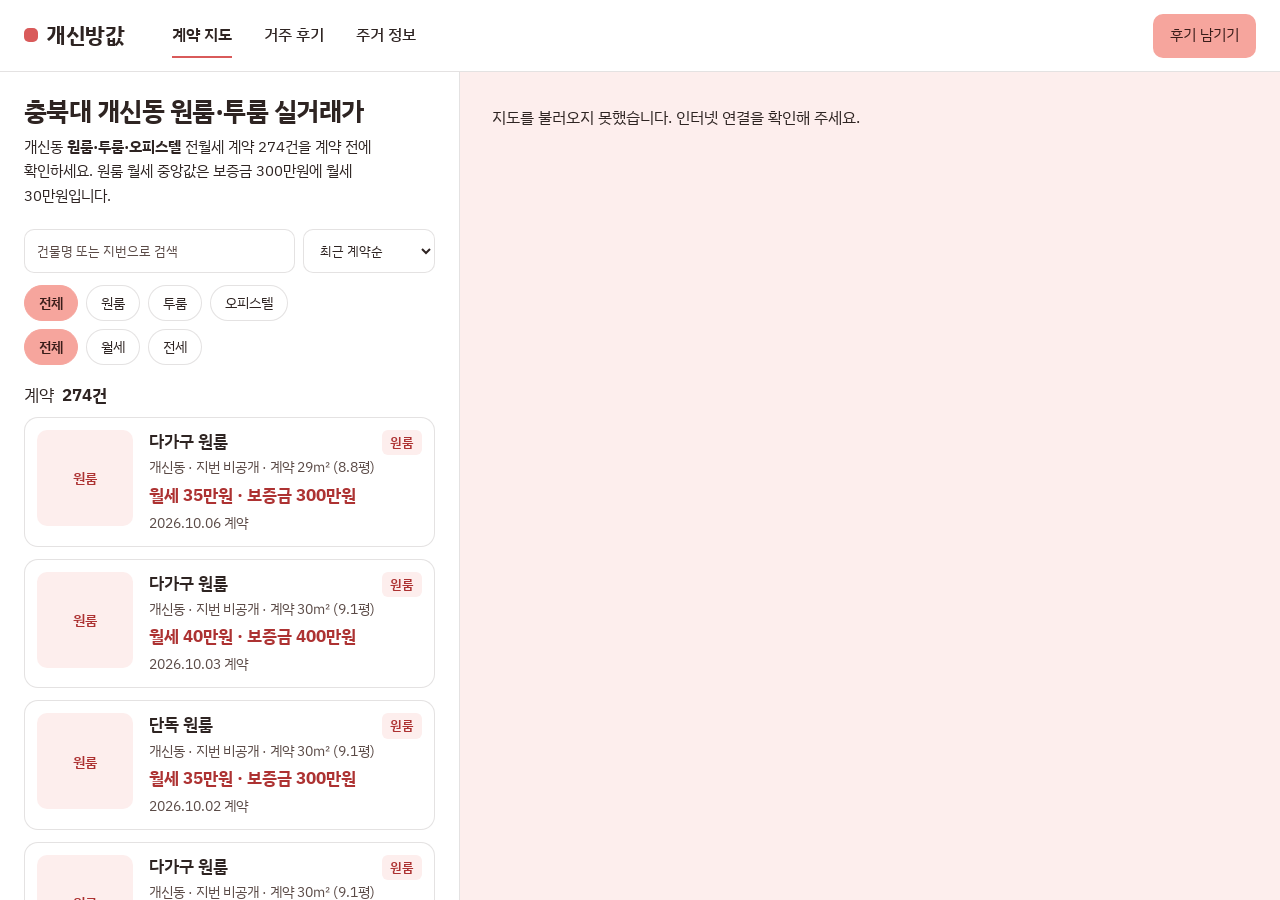
==== index.html @ 0a4c121d "개신방값 사이트 첫 공개 Co-Authored-By: Claude Opus 5.5 <noreply@anthropic.com>" ====
<!doctype html>
<html lang="ko">
<head>
<meta charset="utf-8">
<meta name="viewport" content="width=device-width, initial-scale=1, viewport-fit=cover">
<link rel="preconnect" href="https://fonts.googleapis.com">
<link rel="preconnect" href="https://fonts.gstatic.com" crossorigin>
<link rel="stylesheet" href="https://fonts.googleapis.com/css2?family=IBM+Plex+Sans+KR:wght@400;500;600;700&display=swap">
<link rel="stylesheet" href="assets/vendor/leaflet.css">
<link rel="stylesheet" href="assets/site.css">
<title>개신방값 | 충북대 개신동 원룸·투룸 실거래가</title>
<meta name="description" content="국토교통부 전월세 자료로 보는 충북대 개신동 원룸, 투룸, 오피스텔 계약 지도.">
</head>
<body data-page="home">
<div id="head"></div>
<main id="main" class="app">
<aside class="listpane">
<h1 class="explore-title">충북대 개신동 원룸·투룸 실거래가</h1>
<p id="intro"></p>
<div class="searchrow">
<input id="search" type="search" placeholder="건물명 또는 지번으로 검색" aria-label="건물명 또는 지번으로 검색">
<select id="sort" aria-label="정렬"></select>
</div>
<div class="chiprow">
<div class="chipset" id="roomTabs" role="group" aria-label="방 종류"></div>
<div class="chipset" id="dealTabs" role="group" aria-label="거래 유형"></div>
</div>
<p class="result" id="result" aria-live="polite"></p>
<div class="lcards" id="list"></div>
<div id="foot"></div>
</aside>
<div class="mapbox mapbox--full" id="map"></div>
</main>
<script src="assets/vendor/leaflet.js"></script>
<script src="assets/data.js"></script>
<script src="assets/coords.js"></script>
<script src="assets/site.js"></script>
</body>
</html>
---- assets/site.css ----
*, *::before, *::after { box-sizing: border-box; }
html, body { margin: 0; }

:root {
  --ground: #ffffff;
  --ground-alt: #fdeeed;
  --surface: #ffffff;
  --ink: #2e2422;
  --muted: #5a4a46;
  --line: rgba(46, 36, 34, .13);
  --accent: #f6a59d;
  --accent-hover: #f29389;
  --accent-ink: #3a1d1a;
  --accent-text: #ad3232;
  --mark: #d95a5a;
  --r-lg: 20px;
  --r-md: 14px;
  --r-sm: 10px;
  --nav: 72px;
  --tabs: 0px;
  --gut: 80px;
  --ease-out: cubic-bezier(.23, 1, .32, 1);
  color-scheme: light;
}

body {
  background: var(--ground);
  color: var(--ink);
  font: 400 16px/1.65 'IBM Plex Sans KR', 'Apple SD Gothic Neo', 'Malgun Gothic', sans-serif;
  word-break: keep-all;
  overflow-wrap: anywhere;
  padding-top: var(--nav);
  padding-bottom: var(--tabs);
}

a { color: inherit; }
h1, h2, h3, p, ul, ol { margin: 0; padding: 0; }
ul, ol { list-style: none; }
h1 { font-size: clamp(34px, 4.2vw, 56px); line-height: 1.18; font-weight: 700; letter-spacing: -.02em; }
h2 { font-size: clamp(26px, 2.8vw, 36px); line-height: 1.25; font-weight: 700; letter-spacing: -.015em; }
h3 { font-size: 22px; line-height: 1.35; font-weight: 600; }

:focus-visible { outline: 3px solid var(--accent-text); outline-offset: 2px; }

.wrap { width: min(1280px, 100% - var(--gut) * 2); margin: 0 auto; }
.skip { position: absolute; left: 0; top: 0; width: 1px; height: 1px; clip-path: inset(50%); }
.skip:focus { width: auto; height: auto; clip-path: none; background: var(--surface); padding: 8px 16px; z-index: 30; }

/* 머리글 */
.nav { position: fixed; inset: 0 0 auto; height: var(--nav); background: var(--ground); border-bottom: 1px solid var(--line); z-index: 10; }
.nav .wrap { height: 100%; display: flex; align-items: center; justify-content: space-between; gap: 32px; }
.logo { font-size: 22px; font-weight: 700; letter-spacing: -.02em; text-decoration: none; display: inline-flex; align-items: center; gap: 8px; }
.logo::before { content: ''; width: 14px; height: 14px; border-radius: 5px; background: var(--mark); }
.menu { display: flex; gap: 32px; }
.menu a { font-size: 16px; font-weight: 500; text-decoration: none; padding: 8px 0; border-bottom: 2px solid transparent; transition: color 150ms ease, border-color 150ms ease; white-space: nowrap; }
.menu a[aria-current='page'] { border-bottom-color: var(--mark); font-weight: 600; }
.tabs { display: none; }

/* 버튼 */
.btn { display: inline-flex; align-items: center; justify-content: center; min-height: 48px; padding: 0 24px; border-radius: var(--r-sm); border: 1px solid transparent; font: 600 16px/1 inherit; font-family: inherit; text-decoration: none; cursor: pointer; transition: transform 160ms var(--ease-out), background-color 150ms ease, border-color 150ms ease; }
.btn:active { transform: scale(.97); }
.btn--primary { background: var(--accent); color: var(--accent-ink); }
.btn--secondary { background: var(--surface); color: var(--ink); border-color: var(--line); }
.btn-row { display: flex; gap: 12px; flex-wrap: wrap; }
.link { color: var(--accent-text); font-weight: 600; text-underline-offset: 4px; }

/* 첫 화면 */
.hero { padding: 64px 0; background: var(--ground-alt); }
.hero .wrap { display: grid; grid-template-columns: minmax(0, 7fr) minmax(0, 5fr); gap: 64px; align-items: center; }
.hero .eyebrow { font-size: 15px; font-weight: 600; color: var(--accent-text); margin-bottom: 12px; }
.hero .lead { font-size: 19px; margin: 24px 0 32px; max-width: 34em; }
.facts { display: grid; grid-template-columns: repeat(3, minmax(0, 1fr)); gap: 24px; margin-top: 48px; padding-top: 24px; border-top: 1px solid var(--line); }
.facts dt { font-size: 14px; color: var(--muted); }
.facts dd { margin: 4px 0 0; font-size: 26px; font-weight: 700; letter-spacing: -.01em; }
.panel { background: var(--surface); border: 1px solid var(--line); border-radius: var(--r-lg); padding: 24px; }
.panel h2 { font-size: 20px; font-weight: 600; letter-spacing: 0; margin-bottom: 12px; }
.recent li { padding: 16px 0; border-top: 1px solid var(--line); }
.recent li:last-child { padding-bottom: 0; }
.recent .price { font-size: 20px; }
.panel .link { display: inline-block; margin-top: 16px; }

/* 구역 */
section.block { padding: 96px 0; }
section.block--alt { background: var(--ground-alt); }
.block .sub { margin-top: 12px; max-width: 44em; color: var(--muted); }
.grid3 { display: grid; grid-template-columns: repeat(3, minmax(0, 1fr)); gap: 24px; margin-top: 48px; }
.tile { display: block; background: var(--surface); border: 1px solid var(--line); border-radius: var(--r-lg); padding: 32px; text-decoration: none; transition: transform 200ms var(--ease-out), border-color 150ms ease; }
.tile .count { color: var(--muted); font-size: 15px; margin-top: 4px; }
.tile .big { font-size: 30px; font-weight: 700; letter-spacing: -.01em; margin-top: 24px; }
.tile .note { font-size: 15px; color: var(--muted); }
.tile .link { display: inline-block; margin-top: 24px; }
.split { display: grid; grid-template-columns: minmax(0, 5fr) minmax(0, 7fr); gap: 64px; align-items: start; }

/* 차트 */
.chart { margin-top: 0; }
.bars { display: grid; grid-template-columns: repeat(var(--n), minmax(0, 1fr)); gap: 2px; height: 260px; align-items: end; border-bottom: 1px solid var(--line); }
.bar { position: relative; height: 100%; display: flex; flex-direction: column; justify-content: flex-end; align-items: center; outline-offset: -2px; }
.bar i { display: block; width: min(100%, 28px); background: var(--mark); border-radius: 4px 4px 0 0; }
.bar b { font-size: 14px; font-weight: 600; margin-bottom: 4px; }
.bar .tip { --tx: -50%; position: absolute; left: 50%; bottom: calc(100% - 28px); transform: translate(var(--tx), 4px); background: var(--ink); color: #fff; font-size: 14px; padding: 4px 8px; border-radius: 6px; white-space: nowrap; opacity: 0; pointer-events: none; transition: opacity 125ms ease, transform 125ms var(--ease-out); z-index: 2; }
.bar:nth-child(-n+3) .tip { --tx: 0%; left: 0; }
.bar:nth-last-child(-n+3) .tip { --tx: 0%; left: auto; right: 0; }
.bar:hover .tip, .bar:focus .tip { opacity: 1; transform: translate(var(--tx), 0); }
.axis { display: grid; grid-template-columns: repeat(var(--n), minmax(0, 1fr)); gap: 2px; margin-top: 8px; font-size: 13px; color: var(--muted); text-align: center; }
.hbars li { display: grid; grid-template-columns: 120px minmax(0, 1fr) 48px; gap: 12px; align-items: center; padding: 6px 0; font-size: 15px; }
.hbars i { display: block; height: 16px; min-width: 4px; background: var(--mark); border-radius: 0 4px 4px 0; }
.hbars span:last-child { text-align: right; font-weight: 600; }
details { margin-top: 16px; font-size: 15px; }
summary { cursor: pointer; color: var(--accent-text); font-weight: 600; }

table { width: 100%; border-collapse: collapse; font-size: 15px; font-variant-numeric: tabular-nums; }
th, td { text-align: left; padding: 12px 8px; border-bottom: 1px solid var(--line); }
th { font-weight: 600; color: var(--muted); font-size: 14px; }

/* 목록 화면 */
.pagehead { padding: 48px 0 32px; background: var(--ground-alt); }
.pagehead .sub { margin-top: 12px; max-width: 46em; }
.notice { margin-top: 16px; font-size: 15px; font-weight: 500; }
.filters { display: flex; flex-wrap: wrap; gap: 16px; align-items: end; padding: 24px 0; border-bottom: 1px solid var(--line); }
.field { display: grid; gap: 4px; font-size: 14px; color: var(--muted); font-weight: 500; min-width: 136px; }
select { font: 500 16px/1.2 inherit; font-family: inherit; color: var(--ink); background: var(--surface); border: 1px solid var(--line); border-radius: var(--r-sm); min-height: 44px; padding: 0 12px; }
.seg { display: inline-flex; background: var(--surface); border: 1px solid var(--line); border-radius: var(--r-sm); padding: 3px; }
.seg button { font: 500 15px/1 inherit; font-family: inherit; min-height: 36px; padding: 0 16px; border: 0; border-radius: 7px; background: transparent; color: var(--ink); cursor: pointer; }
.seg button[aria-pressed='true'] { background: var(--accent); color: var(--accent-ink); font-weight: 600; }
.result { padding: 24px 0 16px; font-size: 17px; }
.result strong { font-weight: 700; }
.cards { display: grid; grid-template-columns: repeat(3, minmax(0, 1fr)); gap: 16px; padding-bottom: 96px; }
.card { background: var(--surface); border: 1px solid var(--line); border-radius: var(--r-md); padding: 20px; display: grid; gap: 8px; align-content: start; }
.price { font-size: 22px; font-weight: 700; letter-spacing: -.01em; display: flex; align-items: center; gap: 8px; flex-wrap: wrap; }
.chip { font-size: 13px; font-weight: 600; letter-spacing: 0; padding: 2px 8px; border-radius: 6px; background: var(--ground-alt); color: var(--accent-text); }
.chip--jeonse { background: #eef1ec; color: #3f5a42; }
.spec { font-size: 16px; }
.meta { font-size: 14px; color: var(--muted); }
.empty { grid-column: 1 / -1; text-align: center; padding: 64px 16px; display: grid; gap: 16px; justify-items: center; }

/* 주거 정보 */
.checks { margin-top: 48px; display: grid; grid-template-columns: repeat(2, minmax(0, 1fr)); gap: 16px 64px; }
.checks li { padding: 20px 0; border-top: 1px solid var(--line); }
.checks p { margin-top: 4px; }

.foot { border-top: 1px solid var(--line); padding: 32px 0; font-size: 14px; color: var(--muted); }
.foot p + p { margin-top: 4px; }

@media (hover: hover) and (pointer: fine) {
  .btn--primary:hover { background: var(--accent-hover); }
  .btn--secondary:hover { border-color: var(--ink); }
  .tile:hover { transform: translateY(-2px); border-color: var(--ink); }
  .menu a:hover { border-bottom-color: var(--line); }
  .menu a[aria-current='page']:hover { border-bottom-color: var(--mark); }
}

@media (max-width: 1023px) {
  :root { --gut: 40px; }
  .hero .wrap, .split { grid-template-columns: minmax(0, 1fr); gap: 48px; }
  .cards { grid-template-columns: repeat(2, minmax(0, 1fr)); }
  .menu { gap: 20px; }
}

@media (max-width: 719px) {
  :root { --gut: 16px; --nav: 56px; --tabs: calc(60px + env(safe-area-inset-bottom)); }
  .menu { display: none; }
  .tabs { position: fixed; inset: auto 0 0; display: grid; grid-template-columns: repeat(5, minmax(0, 1fr)); background: var(--surface); border-top: 1px solid var(--line); padding-bottom: env(safe-area-inset-bottom); z-index: 10; }
  .tabs a { min-height: 60px; display: flex; align-items: center; justify-content: center; text-align: center; font-size: 14px; font-weight: 500; line-height: 1.2; text-decoration: none; color: var(--muted); }
  .tabs a[aria-current='page'] { color: var(--accent-text); font-weight: 700; box-shadow: inset 0 2px 0 var(--mark); }
  .hero { padding: 40px 0; }
  .hero .lead { font-size: 17px; }
  .btn-row .btn { width: 100%; }
  .facts { grid-template-columns: repeat(2, minmax(0, 1fr)); gap: 16px; margin-top: 32px; }
  .facts dd { font-size: 22px; }
  section.block { padding: 64px 0; }
  .grid3, .cards, .checks { grid-template-columns: minmax(0, 1fr); }
  .grid3 { margin-top: 32px; gap: 12px; }
  .tile { padding: 24px; }
  .cards { padding-bottom: 48px; gap: 12px; }
  .filters { display: grid; grid-template-columns: repeat(2, minmax(0, 1fr)); gap: 12px; }
  .filters .field--seg { grid-column: 1 / -1; }
  .field { min-width: 0; }
  .seg { display: grid; grid-template-columns: repeat(3, minmax(0, 1fr)); }
  select { width: 100%; }
  .bars { height: 200px; }
  .axis { font-size: 13px; }
  .axis span:nth-child(even) { visibility: hidden; }
  .hbars li { grid-template-columns: 92px minmax(0, 1fr) 40px; gap: 8px; }
}

@media (prefers-reduced-motion: reduce) {
  .btn, .tile, .bar .tip { transition: none; }
  .btn:active { transform: none; }
  .tile:hover { transform: none; }
}

/* 거주 후기 */
.headaction { margin-top: 24px; }
.notice:empty { display: none; }
.seg--rooms button { white-space: nowrap; }
.facts--tight { margin: 0 0 24px; padding-top: 0; border-top: 0; }
.facts--tight:empty { display: none; }
.facts--tight dd { font-size: 20px; }
.comment { white-space: pre-line; }
.formwrap .sub { margin-bottom: 32px; }
fieldset { border: 0; border-top: 1px solid var(--line); margin: 0; padding: 24px 0 32px; min-width: 0; }
legend { font-size: 20px; font-weight: 600; padding: 0 16px 0 0; }
.formgrid { display: grid; grid-template-columns: repeat(3, minmax(0, 1fr)); gap: 16px 24px; margin-top: 12px; }
.formgrid select { width: 100%; }
.field--wide { margin-top: 12px; }
input:not([type='checkbox']), textarea { font: 400 16px/1.5 inherit; font-family: inherit; color: var(--ink); background: var(--surface); border: 1px solid var(--line); border-radius: var(--r-sm); min-height: 44px; padding: 8px 12px; width: 100%; }
input::placeholder { color: var(--muted); }
.checks-row { margin-top: 16px; font-size: 14px; font-weight: 500; color: var(--muted); }
.checks-row div { display: flex; flex-wrap: wrap; gap: 8px 20px; margin-top: 4px; }
.check { display: inline-flex; align-items: center; gap: 8px; min-height: 36px; font-size: 16px; color: var(--ink); cursor: pointer; }
.check input { width: 20px; height: 20px; accent-color: var(--accent-text); flex: none; }
.check--agree { align-items: flex-start; margin-bottom: 8px; }
.check--agree input { margin-top: 3px; }
.formerror { color: var(--accent-text); font-weight: 600; min-height: 28px; margin-bottom: 8px; }
.btn:disabled { opacity: .55; cursor: default; }

@media (max-width: 1023px) {
  .formgrid { grid-template-columns: repeat(2, minmax(0, 1fr)); }
}
@media (max-width: 719px) {
  .formgrid { grid-template-columns: minmax(0, 1fr); }
  .seg--rooms { grid-template-columns: repeat(2, minmax(0, 1fr)); }
  .tabs { grid-template-columns: repeat(6, minmax(0, 1fr)); }
  .tabs a { font-size: 13px; }
  #reviewForm .btn { width: 100%; }
}

.field[hidden] { display: none; }
html { scroll-padding-top: calc(var(--nav) + 16px); }

/* 계약 지도 */
.nav .navaction { min-height: 44px; padding: 0 16px; font-size: 15px; }
.nav .wrap { justify-content: flex-start; }
.menu { margin-left: 16px; margin-right: auto; }
.explorehead { padding: 32px 0 16px; }
.explore-title { font-size: clamp(26px, 2.8vw, 36px); }
#intro { margin-top: 8px; max-width: 52em; }
.searchrow { display: grid; grid-template-columns: minmax(0, 1fr) 160px; gap: 8px; margin-top: 20px; }
.searchrow select { width: 100%; }
.chiprow { display: flex; flex-wrap: wrap; gap: 8px 24px; margin-top: 12px; }
.chipset { display: flex; flex-wrap: wrap; gap: 8px; }
.chipset button { font: 500 15px/1 inherit; font-family: inherit; min-height: 40px; padding: 0 16px; border: 1px solid var(--line); border-radius: 999px; background: var(--surface); color: var(--ink); cursor: pointer; transition: transform 160ms var(--ease-out), background-color 150ms ease, border-color 150ms ease; }
.chipset button:active { transform: scale(.97); }
.chipset button[aria-pressed='true'] { background: var(--accent); border-color: var(--accent); color: var(--accent-ink); font-weight: 600; }
.explore { display: grid; grid-template-columns: minmax(0, 1fr) minmax(0, 1.1fr); gap: 32px; align-items: start; padding-bottom: 64px; }
.explore .result { padding: 8px 0 12px; }
.lcards { display: grid; gap: 12px; }
.lcard { display: grid; grid-template-columns: 96px minmax(0, 1fr); gap: 16px; background: var(--surface); border: 1px solid var(--line); border-radius: var(--r-md); padding: 12px; text-decoration: none; transition: transform 200ms var(--ease-out), border-color 150ms ease; }
.thumb { aspect-ratio: 1; border-radius: var(--r-sm); background: var(--ground-alt); color: var(--accent-text); font-size: 14px; font-weight: 600; display: grid; place-items: center; overflow: hidden; }
.thumb img { width: 100%; height: 100%; object-fit: cover; display: block; }
.ltitle { display: flex; justify-content: space-between; gap: 8px; align-items: flex-start; }
.ltitle h3 { font-size: 17px; font-weight: 600; }
.ltitle .chip { flex: none; }
.lprice { font-size: 17px; font-weight: 700; color: var(--accent-text); margin: 2px 0; }
.mapbox { position: sticky; top: calc(var(--nav) + 16px); height: calc(100vh - var(--nav) - 32px); min-height: 420px; border-radius: var(--r-lg); overflow: hidden; border: 1px solid var(--line); isolation: isolate; background: var(--ground-alt); }
.mapcanvas { width: 100%; height: 100%; }
.mapseg { position: absolute; top: 12px; right: 12px; z-index: 1000; }
.mapfail { padding: 32px; }
.pricepin span { display: inline-block; transform: translate(-50%, -50%); white-space: nowrap; border-radius: 999px; font: 600 14px/1 'IBM Plex Sans KR', sans-serif; padding: 8px 12px; border: 1px solid var(--line); }
.pricepin span { background: var(--mark); border-color: var(--mark); color: #fff; }
.leaflet-popup-content a { display: block; margin-top: 4px; color: var(--accent-text); }

/* 계약 상세 */
.detail { max-width: 860px; padding: 24px 0 64px; }
.back { display: inline-block; margin-bottom: 16px; }
.mapbox--detail { position: relative; top: 0; height: 380px; min-height: 0; margin-bottom: 8px; }
.mapnote { font-size: 14px; color: var(--muted); margin-bottom: 8px; }
.detail > .chip { display: inline-block; margin-top: 16px; }
.detail h1 { font-size: clamp(26px, 3vw, 34px); margin-top: 8px; }
.detail .sub { margin-top: 4px; color: var(--muted); }
.detail h2 { font-size: 22px; margin: 40px 0 16px; }
.stats { display: grid; grid-template-columns: repeat(4, minmax(0, 1fr)); gap: 12px; margin: 24px 0 0; }
.stats div { background: var(--surface); border: 1px solid var(--line); border-radius: var(--r-md); padding: 16px; }
.stats dt { font-size: 14px; color: var(--muted); }
.stats dd { margin: 4px 0 0; font-size: 18px; font-weight: 700; }
.chips { display: flex; flex-wrap: wrap; gap: 8px; margin-top: 16px; }
.chip--plain { background: #f1eeec; color: var(--ink); }
.compare { margin-top: 16px; font-weight: 600; }
.detailaction { margin-top: 32px; }

@media (hover: hover) and (pointer: fine) {
  .lcard:hover { transform: translateY(-2px); border-color: var(--ink); }
  .chipset button:hover { border-color: var(--ink); }
}
@media (max-width: 1023px) {
  .explore { grid-template-columns: minmax(0, 1fr); gap: 16px; }
  .explore .mapbox { order: -1; position: relative; top: 0; height: 340px; min-height: 0; }
  .stats { grid-template-columns: repeat(2, minmax(0, 1fr)); }
}
@media (max-width: 719px) {
  .tabs { grid-template-columns: repeat(3, minmax(0, 1fr)); }
  .tabs a { font-size: 14px; }
  .nav .navaction { margin-left: auto; min-height: 40px; }
  .explorehead { padding-top: 20px; }
  .explore .mapbox { height: 280px; }
  .mapbox--detail { height: 260px; }
  .searchrow { grid-template-columns: minmax(0, 1fr) 124px; }
  .lcard { grid-template-columns: 76px minmax(0, 1fr); gap: 12px; }
  .detail { padding-top: 16px; }
}
@media (prefers-reduced-motion: reduce) {
  .lcard, .chipset button { transition: none; }
  .lcard:hover { transform: none; }
  .chipset button:active { transform: none; }
}
.mapseg { display: inline-flex; }
.maphidden { position: absolute; left: 12px; bottom: 28px; z-index: 1000; max-width: calc(100% - 24px); background: var(--surface); border: 1px solid var(--line); border-radius: var(--r-sm); padding: 6px 12px; font-size: 14px; font-weight: 500; }
.maphidden:empty { display: none; }

/* 앱형 지도 화면 */
body[data-page='home'] { padding-bottom: 0; }
.app { display: grid; grid-template-columns: 460px minmax(0, 1fr); height: calc(100dvh - var(--nav)); }
.listpane { overflow-y: auto; padding: 24px; border-right: 1px solid var(--line); background: var(--ground); }
.listpane .explore-title { font-size: 26px; }
.listpane #intro { font-size: 15px; }
.listpane .searchrow { grid-template-columns: minmax(0, 1fr) 132px; }
.listpane .chiprow { gap: 8px; }
.listpane .chipset button { min-height: 36px; padding: 0 14px; font-size: 14px; }
.listpane .result { padding: 16px 0 8px; display: flex; align-items: center; gap: 8px; }
.listpane .foot { border: 0; padding: 24px 0 0; }
.listpane .foot .wrap { width: 100%; }
.clearpick { margin-left: auto; font: 600 14px/1 inherit; font-family: inherit; color: var(--accent-text); background: none; border: 0; cursor: pointer; padding: 8px 0; text-decoration: underline; text-underline-offset: 4px; }
.mapbox--full { position: relative; top: 0; height: 100%; min-height: 0; border: 0; border-radius: 0; }
.leaflet-container { font-family: 'IBM Plex Sans KR', 'Malgun Gothic', sans-serif; }
.mapseg { box-shadow: 0 2px 10px rgba(46, 36, 34, .16); }
.maphidden { bottom: 24px; box-shadow: 0 2px 10px rgba(46, 36, 34, .16); }
.leaflet-control-zoom { border: 0 !important; box-shadow: 0 2px 10px rgba(46, 36, 34, .16) !important; }
.pricepin { width: 0 !important; height: 0 !important; }
.pricepin span { position: absolute; left: 0; bottom: 8px; transform: translateX(-50%); padding: 8px 12px; background: var(--surface); color: var(--ink); border: 0; border-radius: 12px; font-size: 15px; font-weight: 700; box-shadow: 0 3px 12px rgba(46, 36, 34, .28); transition: transform 160ms var(--ease-out), background-color 150ms ease, color 150ms ease; }
.pricepin span::after { content: ''; position: absolute; left: 50%; bottom: -5px; width: 12px; height: 12px; margin-left: -6px; background: inherit; transform: rotate(45deg); border-radius: 2px; }
.pricepin em { font-style: normal; font-weight: 500; font-size: 13px; color: var(--muted); margin-left: 6px; }
.pricepin.is-active { z-index: 900 !important; }
.pricepin.is-active span, .pricepin.is-hover span { background: var(--mark); color: #fff; }
.pricepin.is-active em, .pricepin.is-hover em { color: #fff; }
.pricepin.is-hover span { transform: translateX(-50%) scale(1.06); }
@media (hover: hover) and (pointer: fine) {
  .pricepin:hover span { background: var(--mark); color: #fff; }
  .pricepin:hover em { color: #fff; }
}
@media (max-width: 1023px) {
  .app { display: flex; flex-direction: column; height: auto; }
  .mapbox--full { order: -1; height: 46vh; min-height: 300px; }
  .listpane { overflow: visible; border-right: 0; padding: 20px 16px calc(24px + var(--tabs)); }
}
@media (prefers-reduced-motion: reduce) {
  .pricepin span { transition: none; }
}
.tiles-soft { filter: saturate(.5) brightness(1.05) contrast(.94); }
body[data-page='home'] .nav .wrap { width: 100%; padding: 0 24px; }
.pricepin.is-left span { transform: translateX(calc(-100% + 16px)); }
.pricepin.is-right span { transform: translateX(-16px); }
.pricepin.is-left span::after { left: auto; right: 10px; }
.pricepin.is-right span::after { left: 16px; }
.pricepin.is-left.is-hover span { transform: translateX(calc(-100% + 16px)) scale(1.06); }
.pricepin.is-right.is-hover span { transform: translateX(-16px) scale(1.06); }
.trap { position: absolute; left: -9999px; width: 1px; height: 1px; opacity: 0; }
.formdone { font-weight: 600; margin-bottom: 8px; }
.formdone:empty { display: none; }
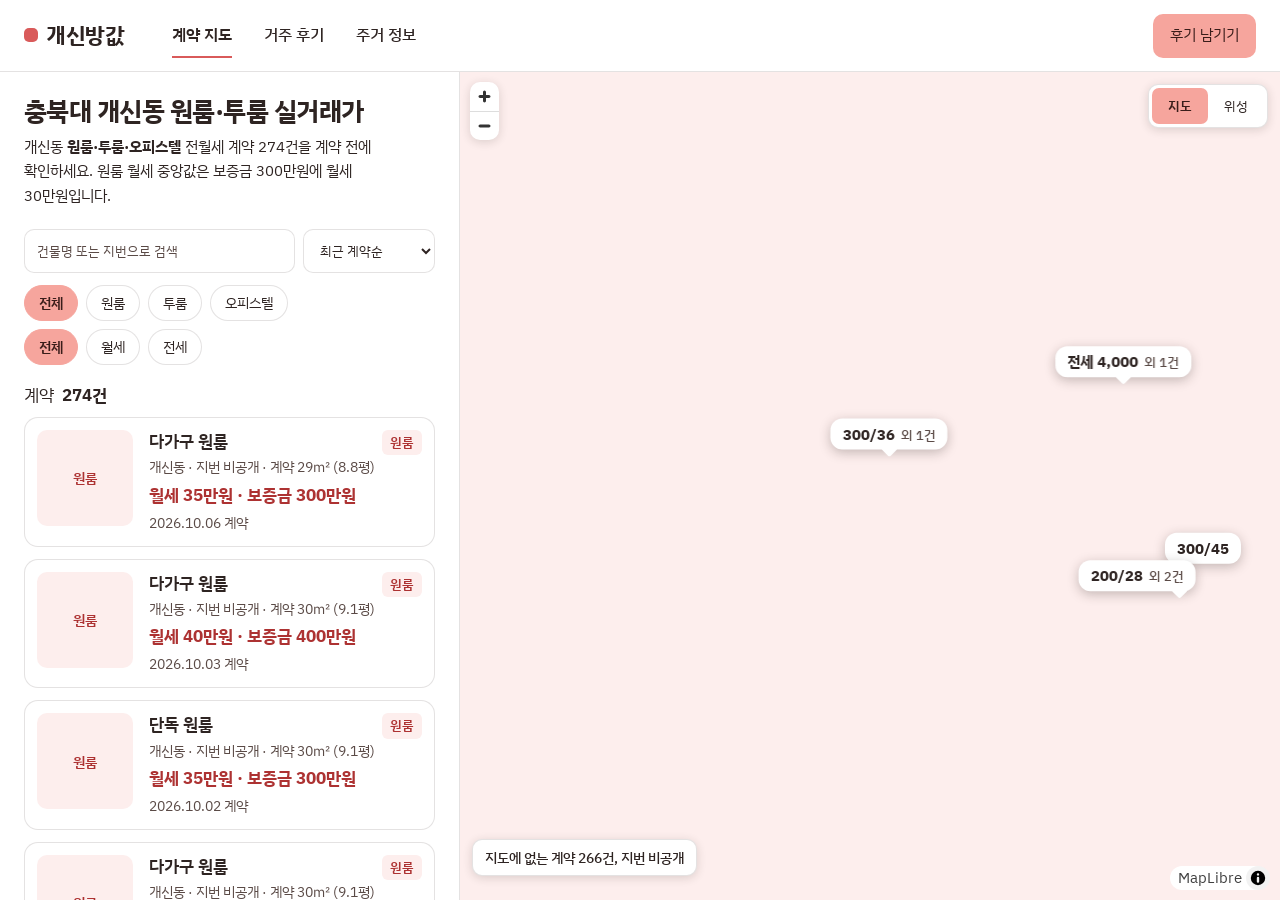
==== commit d6458145: "지도를 한글 벡터 지도로 교체 Co-Authored-By: Claude Opus 5.5 <noreply@anthropic.com>" ====
--- a/index.html
+++ b/index.html
@@ -6,7 +6,7 @@
 <link rel="preconnect" href="https://fonts.googleapis.com">
 <link rel="preconnect" href="https://fonts.gstatic.com" crossorigin>
 <link rel="stylesheet" href="https://fonts.googleapis.com/css2?family=IBM+Plex+Sans+KR:wght@400;500;600;700&display=swap">
-<link rel="stylesheet" href="assets/vendor/leaflet.css">
+<link rel="stylesheet" href="assets/vendor/maplibre-gl.css">
 <link rel="stylesheet" href="assets/site.css">
 <title>개신방값 | 충북대 개신동 원룸·투룸 실거래가</title>
 <meta name="description" content="국토교통부 전월세 자료로 보는 충북대 개신동 원룸, 투룸, 오피스텔 계약 지도.">
@@ -31,7 +31,7 @@
 </aside>
 <div class="mapbox mapbox--full" id="map"></div>
 </main>
-<script src="assets/vendor/leaflet.js"></script>
+<script src="assets/vendor/maplibre-gl.js"></script>
 <script src="assets/data.js"></script>
 <script src="assets/coords.js"></script>
 <script src="assets/site.js"></script>
--- a/assets/vendor/maplibre-gl.css
+++ b/assets/vendor/maplibre-gl.css
@@ -0,0 +1 @@
+.maplibregl-map{font:12px/20px Helvetica Neue,Arial,Helvetica,sans-serif;overflow:hidden;position:relative;-webkit-tap-highlight-color:rgb(0 0 0/0)}.maplibregl-canvas{left:0;position:absolute;top:0}.maplibregl-map:fullscreen{height:100%;width:100%}.maplibregl-ctrl-group button.maplibregl-ctrl-compass{touch-action:none}.maplibregl-canvas-container.maplibregl-interactive,.maplibregl-ctrl-group button.maplibregl-ctrl-compass{cursor:grab;-webkit-user-select:none;-moz-user-select:none;user-select:none}.maplibregl-canvas-container.maplibregl-interactive.maplibregl-track-pointer{cursor:pointer}.maplibregl-canvas-container.maplibregl-interactive:active,.maplibregl-ctrl-group button.maplibregl-ctrl-compass:active{cursor:grabbing}.maplibregl-canvas-container.maplibregl-touch-zoom-rotate,.maplibregl-canvas-container.maplibregl-touch-zoom-rotate .maplibregl-canvas{touch-action:pan-x pan-y}.maplibregl-canvas-container.maplibregl-touch-drag-pan,.maplibregl-canvas-container.maplibregl-touch-drag-pan .maplibregl-canvas{touch-action:pinch-zoom}.maplibregl-canvas-container.maplibregl-touch-zoom-rotate.maplibregl-touch-drag-pan,.maplibregl-canvas-container.maplibregl-touch-zoom-rotate.maplibregl-touch-drag-pan .maplibregl-canvas{touch-action:none}.maplibregl-canvas-container.maplibregl-touch-drag-pan.maplibregl-cooperative-gestures,.maplibregl-canvas-container.maplibregl-touch-drag-pan.maplibregl-cooperative-gestures .maplibregl-canvas{touch-action:pan-x pan-y}.maplibregl-ctrl-bottom-left,.maplibregl-ctrl-bottom-right,.maplibregl-ctrl-top-left,.maplibregl-ctrl-top-right{pointer-events:none;position:absolute;z-index:2}.maplibregl-ctrl-top-left{left:0;top:0}.maplibregl-ctrl-top-right{right:0;top:0}.maplibregl-ctrl-bottom-left{bottom:0;left:0}.maplibregl-ctrl-bottom-right{bottom:0;right:0}.maplibregl-ctrl{clear:both;pointer-events:auto;transform:translate(0)}.maplibregl-ctrl-top-left .maplibregl-ctrl{float:left;margin:10px 0 0 10px}.maplibregl-ctrl-top-right .maplibregl-ctrl{float:right;margin:10px 10px 0 0}.maplibregl-ctrl-bottom-left .maplibregl-ctrl{float:left;margin:0 0 10px 10px}.maplibregl-ctrl-bottom-right .maplibregl-ctrl{float:right;margin:0 10px 10px 0}.maplibregl-ctrl-group{background:#fff;border-radius:4px}.maplibregl-ctrl-group:not(:empty){box-shadow:0 0 0 2px rgba(0,0,0,.1)}@media (forced-colors:active){.maplibregl-ctrl-group:not(:empty){box-shadow:0 0 0 2px ButtonText}}.maplibregl-ctrl-group button{background-color:transparent;border:0;box-sizing:border-box;cursor:pointer;display:block;height:29px;outline:none;padding:0;width:29px}.maplibregl-ctrl-group button+button{border-top:1px solid #ddd}.maplibregl-ctrl button .maplibregl-ctrl-icon{background-position:50%;background-repeat:no-repeat;display:block;height:100%;width:100%}@media (forced-colors:active){.maplibregl-ctrl-icon{background-color:transparent}.maplibregl-ctrl-group button+button{border-top:1px solid ButtonText}}.maplibregl-ctrl button::-moz-focus-inner{border:0;padding:0}.maplibregl-ctrl-attrib-button:focus,.maplibregl-ctrl-group button:focus{box-shadow:0 0 2px 2px #0096ff}.maplibregl-ctrl button:disabled{cursor:not-allowed}.maplibregl-ctrl button:disabled .maplibregl-ctrl-icon{opacity:.25}.maplibregl-ctrl button:not(:disabled):hover{background-color:rgb(0 0 0/5%)}.maplibregl-ctrl-group button:focus:focus-visible{box-shadow:0 0 2px 2px #0096ff}.maplibregl-ctrl-group button:focus:not(:focus-visible){box-shadow:none}.maplibregl-ctrl-group button:focus:first-child{border-radius:4px 4px 0 0}.maplibregl-ctrl-group button:focus:last-child{border-radius:0 0 4px 4px}.maplibregl-ctrl-group button:focus:only-child{border-radius:inherit}.maplibregl-ctrl button.maplibregl-ctrl-zoom-out .maplibregl-ctrl-icon{background-image:url("data:image/svg+xml;charset=utf-8,%3Csvg xmlns='http://www.w3.org/2000/svg' width='29' height='29' fill='%23333' viewBox='0 0 29 29'%3E%3Cpath d='M10 13c-.75 0-1.5.75-1.5 1.5S9.25 16 10 16h9c.75 0 1.5-.75 1.5-1.5S19.75 13 19 13z'/%3E%3C/svg%3E")}.maplibregl-ctrl button.maplibregl-ctrl-zoom-in .maplibregl-ctrl-icon{background-image:url("data:image/svg+xml;charset=utf-8,%3Csvg xmlns='http://www.w3.org/2000/svg' width='29' height='29' fill='%23333' viewBox='0 0 29 29'%3E%3Cpath d='M14.5 8.5c-.75 0-1.5.75-1.5 1.5v3h-3c-.75 0-1.5.75-1.5 1.5S9.25 16 10 16h3v3c0 .75.75 1.5 1.5 1.5S16 19.75 16 19v-3h3c.75 0 1.5-.75 1.5-1.5S19.75 13 19 13h-3v-3c0-.75-.75-1.5-1.5-1.5'/%3E%3C/svg%3E")}@media (forced-colors:active){.maplibregl-ctrl button.maplibregl-ctrl-zoom-out .maplibregl-ctrl-icon{background-image:url("data:image/svg+xml;charset=utf-8,%3Csvg xmlns='http://www.w3.org/2000/svg' width='29' height='29' fill='%23fff' viewBox='0 0 29 29'%3E%3Cpath d='M10 13c-.75 0-1.5.75-1.5 1.5S9.25 16 10 16h9c.75 0 1.5-.75 1.5-1.5S19.75 13 19 13z'/%3E%3C/svg%3E")}.maplibregl-ctrl button.maplibregl-ctrl-zoom-in .maplibregl-ctrl-icon{background-image:url("data:image/svg+xml;charset=utf-8,%3Csvg xmlns='http://www.w3.org/2000/svg' width='29' height='29' fill='%23fff' viewBox='0 0 29 29'%3E%3Cpath d='M14.5 8.5c-.75 0-1.5.75-1.5 1.5v3h-3c-.75 0-1.5.75-1.5 1.5S9.25 16 10 16h3v3c0 .75.75 1.5 1.5 1.5S16 19.75 16 19v-3h3c.75 0 1.5-.75 1.5-1.5S19.75 13 19 13h-3v-3c0-.75-.75-1.5-1.5-1.5'/%3E%3C/svg%3E")}}@media (forced-colors:active) and (prefers-color-scheme:light){.maplibregl-ctrl button.maplibregl-ctrl-zoom-out .maplibregl-ctrl-icon{background-image:url("data:image/svg+xml;charset=utf-8,%3Csvg xmlns='http://www.w3.org/2000/svg' width='29' height='29' viewBox='0 0 29 29'%3E%3Cpath d='M10 13c-.75 0-1.5.75-1.5 1.5S9.25 16 10 16h9c.75 0 1.5-.75 1.5-1.5S19.75 13 19 13z'/%3E%3C/svg%3E")}.maplibregl-ctrl button.maplibregl-ctrl-zoom-in .maplibregl-ctrl-icon{background-image:url("data:image/svg+xml;charset=utf-8,%3Csvg xmlns='http://www.w3.org/2000/svg' width='29' height='29' viewBox='0 0 29 29'%3E%3Cpath d='M14.5 8.5c-.75 0-1.5.75-1.5 1.5v3h-3c-.75 0-1.5.75-1.5 1.5S9.25 16 10 16h3v3c0 .75.75 1.5 1.5 1.5S16 19.75 16 19v-3h3c.75 0 1.5-.75 1.5-1.5S19.75 13 19 13h-3v-3c0-.75-.75-1.5-1.5-1.5'/%3E%3C/svg%3E")}}.maplibregl-ctrl button.maplibregl-ctrl-fullscreen .maplibregl-ctrl-icon{background-image:url("data:image/svg+xml;charset=utf-8,%3Csvg xmlns='http://www.w3.org/2000/svg' width='29' height='29' fill='%23333' viewBox='0 0 29 29'%3E%3Cpath d='M24 16v5.5c0 1.75-.75 2.5-2.5 2.5H16v-1l3-1.5-4-5.5 1-1 5.5 4 1.5-3zM6 16l1.5 3 5.5-4 1 1-4 5.5 3 1.5v1H7.5C5.75 24 5 23.25 5 21.5V16zm7-11v1l-3 1.5 4 5.5-1 1-5.5-4L6 13H5V7.5C5 5.75 5.75 5 7.5 5zm11 2.5c0-1.75-.75-2.5-2.5-2.5H16v1l3 1.5-4 5.5 1 1 5.5-4 1.5 3h1z'/%3E%3C/svg%3E")}.maplibregl-ctrl button.maplibregl-ctrl-shrink .maplibregl-ctrl-icon{background-image:url("data:image/svg+xml;charset=utf-8,%3Csvg xmlns='http://www.w3.org/2000/svg' width='29' height='29' viewBox='0 0 29 29'%3E%3Cpath d='M18.5 16c-1.75 0-2.5.75-2.5 2.5V24h1l1.5-3 5.5 4 1-1-4-5.5 3-1.5v-1zM13 18.5c0-1.75-.75-2.5-2.5-2.5H5v1l3 1.5L4 24l1 1 5.5-4 1.5 3h1zm3-8c0 1.75.75 2.5 2.5 2.5H24v-1l-3-1.5L25 5l-1-1-5.5 4L17 5h-1zM10.5 13c1.75 0 2.5-.75 2.5-2.5V5h-1l-1.5 3L5 4 4 5l4 5.5L5 12v1z'/%3E%3C/svg%3E")}@media (forced-colors:active){.maplibregl-ctrl button.maplibregl-ctrl-fullscreen .maplibregl-ctrl-icon{background-image:url("data:image/svg+xml;charset=utf-8,%3Csvg xmlns='http://www.w3.org/2000/svg' width='29' height='29' fill='%23fff' viewBox='0 0 29 29'%3E%3Cpath d='M24 16v5.5c0 1.75-.75 2.5-2.5 2.5H16v-1l3-1.5-4-5.5 1-1 5.5 4 1.5-3zM6 16l1.5 3 5.5-4 1 1-4 5.5 3 1.5v1H7.5C5.75 24 5 23.25 5 21.5V16zm7-11v1l-3 1.5 4 5.5-1 1-5.5-4L6 13H5V7.5C5 5.75 5.75 5 7.5 5zm11 2.5c0-1.75-.75-2.5-2.5-2.5H16v1l3 1.5-4 5.5 1 1 5.5-4 1.5 3h1z'/%3E%3C/svg%3E")}.maplibregl-ctrl button.maplibregl-ctrl-shrink .maplibregl-ctrl-icon{background-image:url("data:image/svg+xml;charset=utf-8,%3Csvg xmlns='http://www.w3.org/2000/svg' width='29' height='29' fill='%23fff' viewBox='0 0 29 29'%3E%3Cpath d='M18.5 16c-1.75 0-2.5.75-2.5 2.5V24h1l1.5-3 5.5 4 1-1-4-5.5 3-1.5v-1zM13 18.5c0-1.75-.75-2.5-2.5-2.5H5v1l3 1.5L4 24l1 1 5.5-4 1.5 3h1zm3-8c0 1.75.75 2.5 2.5 2.5H24v-1l-3-1.5L25 5l-1-1-5.5 4L17 5h-1zM10.5 13c1.75 0 2.5-.75 2.5-2.5V5h-1l-1.5 3L5 4 4 5l4 5.5L5 12v1z'/%3E%3C/svg%3E")}}@media (forced-colors:active) and (prefers-color-scheme:light){.maplibregl-ctrl button.maplibregl-ctrl-fullscreen .maplibregl-ctrl-icon{background-image:url("data:image/svg+xml;charset=utf-8,%3Csvg xmlns='http://www.w3.org/2000/svg' width='29' height='29' viewBox='0 0 29 29'%3E%3Cpath d='M24 16v5.5c0 1.75-.75 2.5-2.5 2.5H16v-1l3-1.5-4-5.5 1-1 5.5 4 1.5-3zM6 16l1.5 3 5.5-4 1 1-4 5.5 3 1.5v1H7.5C5.75 24 5 23.25 5 21.5V16zm7-11v1l-3 1.5 4 5.5-1 1-5.5-4L6 13H5V7.5C5 5.75 5.75 5 7.5 5zm11 2.5c0-1.75-.75-2.5-2.5-2.5H16v1l3 1.5-4 5.5 1 1 5.5-4 1.5 3h1z'/%3E%3C/svg%3E")}.maplibregl-ctrl button.maplibregl-ctrl-shrink .maplibregl-ctrl-icon{background-image:url("data:image/svg+xml;charset=utf-8,%3Csvg xmlns='http://www.w3.org/2000/svg' width='29' height='29' viewBox='0 0 29 29'%3E%3Cpath d='M18.5 16c-1.75 0-2.5.75-2.5 2.5V24h1l1.5-3 5.5 4 1-1-4-5.5 3-1.5v-1zM13 18.5c0-1.75-.75-2.5-2.5-2.5H5v1l3 1.5L4 24l1 1 5.5-4 1.5 3h1zm3-8c0 1.75.75 2.5 2.5 2.5H24v-1l-3-1.5L25 5l-1-1-5.5 4L17 5h-1zM10.5 13c1.75 0 2.5-.75 2.5-2.5V5h-1l-1.5 3L5 4 4 5l4 5.5L5 12v1z'/%3E%3C/svg%3E")}}.maplibregl-ctrl button.maplibregl-ctrl-compass .maplibregl-ctrl-icon{background-image:url("data:image/svg+xml;charset=utf-8,%3Csvg xmlns='http://www.w3.org/2000/svg' width='29' height='29' fill='%23333' viewBox='0 0 29 29'%3E%3Cpath d='m10.5 14 4-8 4 8z'/%3E%3Cpath fill='%23ccc' d='m10.5 16 4 8 4-8z'/%3E%3C/svg%3E")}@media (forced-colors:active){.maplibregl-ctrl button.maplibregl-ctrl-compass .maplibregl-ctrl-icon{background-image:url("data:image/svg+xml;charset=utf-8,%3Csvg xmlns='http://www.w3.org/2000/svg' width='29' height='29' fill='%23fff' viewBox='0 0 29 29'%3E%3Cpath d='m10.5 14 4-8 4 8z'/%3E%3Cpath fill='%23ccc' d='m10.5 16 4 8 4-8z'/%3E%3C/svg%3E")}}@media (forced-colors:active) and (prefers-color-scheme:light){.maplibregl-ctrl button.maplibregl-ctrl-compass .maplibregl-ctrl-icon{background-image:url("data:image/svg+xml;charset=utf-8,%3Csvg xmlns='http://www.w3.org/2000/svg' width='29' height='29' viewBox='0 0 29 29'%3E%3Cpath d='m10.5 14 4-8 4 8z'/%3E%3Cpath fill='%23ccc' d='m10.5 16 4 8 4-8z'/%3E%3C/svg%3E")}}.maplibregl-ctrl button.maplibregl-ctrl-terrain .maplibregl-ctrl-icon{background-image:url("data:image/svg+xml;charset=utf-8,%3Csvg xmlns='http://www.w3.org/2000/svg' width='22' height='22' fill='%23333' viewBox='0 0 22 22'%3E%3Cpath d='m1.754 13.406 4.453-4.851 3.09 3.09 3.281 3.277.969-.969-3.309-3.312 3.844-4.121 6.148 6.886h1.082v-.855l-7.207-8.07-4.84 5.187L6.169 6.57l-5.48 5.965v.871ZM.688 16.844h20.625v1.375H.688Zm0 0'/%3E%3C/svg%3E")}.maplibregl-ctrl button.maplibregl-ctrl-terrain-enabled .maplibregl-ctrl-icon{background-image:url("data:image/svg+xml;charset=utf-8,%3Csvg xmlns='http://www.w3.org/2000/svg' width='22' height='22' fill='%2333b5e5' viewBox='0 0 22 22'%3E%3Cpath d='m1.754 13.406 4.453-4.851 3.09 3.09 3.281 3.277.969-.969-3.309-3.312 3.844-4.121 6.148 6.886h1.082v-.855l-7.207-8.07-4.84 5.187L6.169 6.57l-5.48 5.965v.871ZM.688 16.844h20.625v1.375H.688Zm0 0'/%3E%3C/svg%3E")}.maplibregl-ctrl button.maplibregl-ctrl-geolocate .maplibregl-ctrl-icon{background-image:url("data:image/svg+xml;charset=utf-8,%3Csvg xmlns='http://www.w3.org/2000/svg' width='29' height='29' fill='%23333' viewBox='0 0 20 20'%3E%3Cpath d='M10 4C9 4 9 5 9 5v.1A5 5 0 0 0 5.1 9H5s-1 0-1 1 1 1 1 1h.1A5 5 0 0 0 9 14.9v.1s0 1 1 1 1-1 1-1v-.1a5 5 0 0 0 3.9-3.9h.1s1 0 1-1-1-1-1-1h-.1A5 5 0 0 0 11 5.1V5s0-1-1-1m0 2.5a3.5 3.5 0 1 1 0 7 3.5 3.5 0 1 1 0-7'/%3E%3Ccircle cx='10' cy='10' r='2'/%3E%3C/svg%3E")}.maplibregl-ctrl button.maplibregl-ctrl-geolocate:disabled .maplibregl-ctrl-icon{background-image:url("data:image/svg+xml;charset=utf-8,%3Csvg xmlns='http://www.w3.org/2000/svg' width='29' height='29' fill='%23aaa' viewBox='0 0 20 20'%3E%3Cpath d='M10 4C9 4 9 5 9 5v.1A5 5 0 0 0 5.1 9H5s-1 0-1 1 1 1 1 1h.1A5 5 0 0 0 9 14.9v.1s0 1 1 1 1-1 1-1v-.1a5 5 0 0 0 3.9-3.9h.1s1 0 1-1-1-1-1-1h-.1A5 5 0 0 0 11 5.1V5s0-1-1-1m0 2.5a3.5 3.5 0 1 1 0 7 3.5 3.5 0 1 1 0-7'/%3E%3Ccircle cx='10' cy='10' r='2'/%3E%3Cpath fill='red' d='m14 5 1 1-9 9-1-1z'/%3E%3C/svg%3E")}.maplibregl-ctrl button.maplibregl-ctrl-geolocate.maplibregl-ctrl-geolocate-active .maplibregl-ctrl-icon{background-image:url("data:image/svg+xml;charset=utf-8,%3Csvg xmlns='http://www.w3.org/2000/svg' width='29' height='29' fill='%2333b5e5' viewBox='0 0 20 20'%3E%3Cpath d='M10 4C9 4 9 5 9 5v.1A5 5 0 0 0 5.1 9H5s-1 0-1 1 1 1 1 1h.1A5 5 0 0 0 9 14.9v.1s0 1 1 1 1-1 1-1v-.1a5 5 0 0 0 3.9-3.9h.1s1 0 1-1-1-1-1-1h-.1A5 5 0 0 0 11 5.1V5s0-1-1-1m0 2.5a3.5 3.5 0 1 1 0 7 3.5 3.5 0 1 1 0-7'/%3E%3Ccircle cx='10' cy='10' r='2'/%3E%3C/svg%3E")}.maplibregl-ctrl button.maplibregl-ctrl-geolocate.maplibregl-ctrl-geolocate-active-error .maplibregl-ctrl-icon{background-image:url("data:image/svg+xml;charset=utf-8,%3Csvg xmlns='http://www.w3.org/2000/svg' width='29' height='29' fill='%23e58978' viewBox='0 0 20 20'%3E%3Cpath d='M10 4C9 4 9 5 9 5v.1A5 5 0 0 0 5.1 9H5s-1 0-1 1 1 1 1 1h.1A5 5 0 0 0 9 14.9v.1s0 1 1 1 1-1 1-1v-.1a5 5 0 0 0 3.9-3.9h.1s1 0 1-1-1-1-1-1h-.1A5 5 0 0 0 11 5.1V5s0-1-1-1m0 2.5a3.5 3.5 0 1 1 0 7 3.5 3.5 0 1 1 0-7'/%3E%3Ccircle cx='10' cy='10' r='2'/%3E%3C/svg%3E")}.maplibregl-ctrl button.maplibregl-ctrl-geolocate.maplibregl-ctrl-geolocate-background .maplibregl-ctrl-icon{background-image:url("data:image/svg+xml;charset=utf-8,%3Csvg xmlns='http://www.w3.org/2000/svg' width='29' height='29' fill='%2333b5e5' viewBox='0 0 20 20'%3E%3Cpath d='M10 4C9 4 9 5 9 5v.1A5 5 0 0 0 5.1 9H5s-1 0-1 1 1 1 1 1h.1A5 5 0 0 0 9 14.9v.1s0 1 1 1 1-1 1-1v-.1a5 5 0 0 0 3.9-3.9h.1s1 0 1-1-1-1-1-1h-.1A5 5 0 0 0 11 5.1V5s0-1-1-1m0 2.5a3.5 3.5 0 1 1 0 7 3.5 3.5 0 1 1 0-7'/%3E%3C/svg%3E")}.maplibregl-ctrl button.maplibregl-ctrl-geolocate.maplibregl-ctrl-geolocate-background-error .maplibregl-ctrl-icon{background-image:url("data:image/svg+xml;charset=utf-8,%3Csvg xmlns='http://www.w3.org/2000/svg' width='29' height='29' fill='%23e54e33' viewBox='0 0 20 20'%3E%3Cpath d='M10 4C9 4 9 5 9 5v.1A5 5 0 0 0 5.1 9H5s-1 0-1 1 1 1 1 1h.1A5 5 0 0 0 9 14.9v.1s0 1 1 1 1-1 1-1v-.1a5 5 0 0 0 3.9-3.9h.1s1 0 1-1-1-1-1-1h-.1A5 5 0 0 0 11 5.1V5s0-1-1-1m0 2.5a3.5 3.5 0 1 1 0 7 3.5 3.5 0 1 1 0-7'/%3E%3C/svg%3E")}.maplibregl-ctrl button.maplibregl-ctrl-geolocate.maplibregl-ctrl-geolocate-waiting .maplibregl-ctrl-icon{animation:maplibregl-spin 2s linear infinite}@media (forced-colors:active){.maplibregl-ctrl button.maplibregl-ctrl-geolocate .maplibregl-ctrl-icon{background-image:url("data:image/svg+xml;charset=utf-8,%3Csvg xmlns='http://www.w3.org/2000/svg' width='29' height='29' fill='%23fff' viewBox='0 0 20 20'%3E%3Cpath d='M10 4C9 4 9 5 9 5v.1A5 5 0 0 0 5.1 9H5s-1 0-1 1 1 1 1 1h.1A5 5 0 0 0 9 14.9v.1s0 1 1 1 1-1 1-1v-.1a5 5 0 0 0 3.9-3.9h.1s1 0 1-1-1-1-1-1h-.1A5 5 0 0 0 11 5.1V5s0-1-1-1m0 2.5a3.5 3.5 0 1 1 0 7 3.5 3.5 0 1 1 0-7'/%3E%3Ccircle cx='10' cy='10' r='2'/%3E%3C/svg%3E")}.maplibregl-ctrl button.maplibregl-ctrl-geolocate:disabled .maplibregl-ctrl-icon{background-image:url("data:image/svg+xml;charset=utf-8,%3Csvg xmlns='http://www.w3.org/2000/svg' width='29' height='29' fill='%23999' viewBox='0 0 20 20'%3E%3Cpath d='M10 4C9 4 9 5 9 5v.1A5 5 0 0 0 5.1 9H5s-1 0-1 1 1 1 1 1h.1A5 5 0 0 0 9 14.9v.1s0 1 1 1 1-1 1-1v-.1a5 5 0 0 0 3.9-3.9h.1s1 0 1-1-1-1-1-1h-.1A5 5 0 0 0 11 5.1V5s0-1-1-1m0 2.5a3.5 3.5 0 1 1 0 7 3.5 3.5 0 1 1 0-7'/%3E%3Ccircle cx='10' cy='10' r='2'/%3E%3Cpath fill='red' d='m14 5 1 1-9 9-1-1z'/%3E%3C/svg%3E")}.maplibregl-ctrl button.maplibregl-ctrl-geolocate.maplibregl-ctrl-geolocate-active .maplibregl-ctrl-icon{background-image:url("data:image/svg+xml;charset=utf-8,%3Csvg xmlns='http://www.w3.org/2000/svg' width='29' height='29' fill='%2333b5e5' viewBox='0 0 20 20'%3E%3Cpath d='M10 4C9 4 9 5 9 5v.1A5 5 0 0 0 5.1 9H5s-1 0-1 1 1 1 1 1h.1A5 5 0 0 0 9 14.9v.1s0 1 1 1 1-1 1-1v-.1a5 5 0 0 0 3.9-3.9h.1s1 0 1-1-1-1-1-1h-.1A5 5 0 0 0 11 5.1V5s0-1-1-1m0 2.5a3.5 3.5 0 1 1 0 7 3.5 3.5 0 1 1 0-7'/%3E%3Ccircle cx='10' cy='10' r='2'/%3E%3C/svg%3E")}.maplibregl-ctrl button.maplibregl-ctrl-geolocate.maplibregl-ctrl-geolocate-active-error .maplibregl-ctrl-icon{background-image:url("data:image/svg+xml;charset=utf-8,%3Csvg xmlns='http://www.w3.org/2000/svg' width='29' height='29' fill='%23e58978' viewBox='0 0 20 20'%3E%3Cpath d='M10 4C9 4 9 5 9 5v.1A5 5 0 0 0 5.1 9H5s-1 0-1 1 1 1 1 1h.1A5 5 0 0 0 9 14.9v.1s0 1 1 1 1-1 1-1v-.1a5 5 0 0 0 3.9-3.9h.1s1 0 1-1-1-1-1-1h-.1A5 5 0 0 0 11 5.1V5s0-1-1-1m0 2.5a3.5 3.5 0 1 1 0 7 3.5 3.5 0 1 1 0-7'/%3E%3Ccircle cx='10' cy='10' r='2'/%3E%3C/svg%3E")}.maplibregl-ctrl button.maplibregl-ctrl-geolocate.maplibregl-ctrl-geolocate-background .maplibregl-ctrl-icon{background-image:url("data:image/svg+xml;charset=utf-8,%3Csvg xmlns='http://www.w3.org/2000/svg' width='29' height='29' fill='%2333b5e5' viewBox='0 0 20 20'%3E%3Cpath d='M10 4C9 4 9 5 9 5v.1A5 5 0 0 0 5.1 9H5s-1 0-1 1 1 1 1 1h.1A5 5 0 0 0 9 14.9v.1s0 1 1 1 1-1 1-1v-.1a5 5 0 0 0 3.9-3.9h.1s1 0 1-1-1-1-1-1h-.1A5 5 0 0 0 11 5.1V5s0-1-1-1m0 2.5a3.5 3.5 0 1 1 0 7 3.5 3.5 0 1 1 0-7'/%3E%3C/svg%3E")}.maplibregl-ctrl button.maplibregl-ctrl-geolocate.maplibregl-ctrl-geolocate-background-error .maplibregl-ctrl-icon{background-image:url("data:image/svg+xml;charset=utf-8,%3Csvg xmlns='http://www.w3.org/2000/svg' width='29' height='29' fill='%23e54e33' viewBox='0 0 20 20'%3E%3Cpath d='M10 4C9 4 9 5 9 5v.1A5 5 0 0 0 5.1 9H5s-1 0-1 1 1 1 1 1h.1A5 5 0 0 0 9 14.9v.1s0 1 1 1 1-1 1-1v-.1a5 5 0 0 0 3.9-3.9h.1s1 0 1-1-1-1-1-1h-.1A5 5 0 0 0 11 5.1V5s0-1-1-1m0 2.5a3.5 3.5 0 1 1 0 7 3.5 3.5 0 1 1 0-7'/%3E%3C/svg%3E")}}@media (forced-colors:active) and (prefers-color-scheme:light){.maplibregl-ctrl button.maplibregl-ctrl-geolocate .maplibregl-ctrl-icon{background-image:url("data:image/svg+xml;charset=utf-8,%3Csvg xmlns='http://www.w3.org/2000/svg' width='29' height='29' viewBox='0 0 20 20'%3E%3Cpath d='M10 4C9 4 9 5 9 5v.1A5 5 0 0 0 5.1 9H5s-1 0-1 1 1 1 1 1h.1A5 5 0 0 0 9 14.9v.1s0 1 1 1 1-1 1-1v-.1a5 5 0 0 0 3.9-3.9h.1s1 0 1-1-1-1-1-1h-.1A5 5 0 0 0 11 5.1V5s0-1-1-1m0 2.5a3.5 3.5 0 1 1 0 7 3.5 3.5 0 1 1 0-7'/%3E%3Ccircle cx='10' cy='10' r='2'/%3E%3C/svg%3E")}.maplibregl-ctrl button.maplibregl-ctrl-geolocate:disabled .maplibregl-ctrl-icon{background-image:url("data:image/svg+xml;charset=utf-8,%3Csvg xmlns='http://www.w3.org/2000/svg' width='29' height='29' fill='%23666' viewBox='0 0 20 20'%3E%3Cpath d='M10 4C9 4 9 5 9 5v.1A5 5 0 0 0 5.1 9H5s-1 0-1 1 1 1 1 1h.1A5 5 0 0 0 9 14.9v.1s0 1 1 1 1-1 1-1v-.1a5 5 0 0 0 3.9-3.9h.1s1 0 1-1-1-1-1-1h-.1A5 5 0 0 0 11 5.1V5s0-1-1-1m0 2.5a3.5 3.5 0 1 1 0 7 3.5 3.5 0 1 1 0-7'/%3E%3Ccircle cx='10' cy='10' r='2'/%3E%3Cpath fill='red' d='m14 5 1 1-9 9-1-1z'/%3E%3C/svg%3E")}}@keyframes maplibregl-spin{0%{transform:rotate(0deg)}to{transform:rotate(1turn)}}a.maplibregl-ctrl-logo{background-image:url("data:image/svg+xml;charset=utf-8,%3Csvg xmlns='http://www.w3.org/2000/svg' width='88' height='23' fill='none'%3E%3Cpath fill='%23000' fill-opacity='.4' fill-rule='evenodd' d='M17.408 16.796h-1.827l2.501-12.095h.198l3.324 6.533.988 2.19.988-2.19 3.258-6.533h.181l2.6 12.095h-1.81l-1.218-5.644-.362-1.71-.658 1.71-2.929 5.644h-.098l-2.914-5.644-.757-1.71-.345 1.71zm1.958-3.42-.726 3.663a1.255 1.255 0 0 1-1.232 1.011h-1.827a1.255 1.255 0 0 1-1.229-1.509l2.501-12.095a1.255 1.255 0 0 1 1.23-1.001h.197a1.25 1.25 0 0 1 1.12.685l3.19 6.273 3.125-6.263a1.25 1.25 0 0 1 1.123-.695h.181a1.255 1.255 0 0 1 1.227.991l1.443 6.71a5 5 0 0 1 .314-.787l.009-.016a4.6 4.6 0 0 1 1.777-1.887c.782-.46 1.668-.667 2.611-.667a4.6 4.6 0 0 1 1.7.32l.306.134c.21-.16.474-.256.759-.256h1.694a1.255 1.255 0 0 1 1.212.925 1.255 1.255 0 0 1 1.212-.925h1.711c.284 0 .545.094.755.252.613-.3 1.312-.45 2.075-.45 1.356 0 2.557.445 3.482 1.4q.47.48.763 1.064V4.701a1.255 1.255 0 0 1 1.255-1.255h1.86A1.255 1.255 0 0 1 54.44 4.7v9.194h2.217c.19 0 .37.043.532.118v-4.77c0-.356.147-.678.385-.906a2.42 2.42 0 0 1-.682-1.71c0-.665.267-1.253.735-1.7a2.45 2.45 0 0 1 1.722-.674 2.43 2.43 0 0 1 1.705.675q.318.302.504.683V4.7a1.255 1.255 0 0 1 1.255-1.255h1.744A1.255 1.255 0 0 1 65.812 4.7v3.335a4.8 4.8 0 0 1 1.526-.246c.938 0 1.817.214 2.59.69a4.47 4.47 0 0 1 1.67 1.743v-.98a1.255 1.255 0 0 1 1.256-1.256h1.777c.233 0 .451.064.639.174a3.4 3.4 0 0 1 1.567-.372c.346 0 .861.02 1.285.232a1.25 1.25 0 0 1 .689 1.004 4.7 4.7 0 0 1 .853-.588c.795-.44 1.675-.647 2.61-.647 1.385 0 2.65.39 3.525 1.396.836.938 1.168 2.173 1.168 3.528q-.001.515-.056 1.051a1.255 1.255 0 0 1-.947 1.09l.408.952a1.255 1.255 0 0 1-.477 1.552c-.418.268-.92.463-1.458.612-.613.171-1.304.244-2.049.244-1.06 0-2.043-.207-2.886-.698l-.015-.008c-.798-.48-1.419-1.135-1.818-1.963l-.004-.008a5.8 5.8 0 0 1-.548-2.512q0-.429.053-.843a1.3 1.3 0 0 1-.333-.086l-.166-.004c-.223 0-.426.062-.643.228-.03.024-.142.139-.142.59v3.883a1.255 1.255 0 0 1-1.256 1.256h-1.777a1.255 1.255 0 0 1-1.256-1.256V15.69l-.032.057a4.8 4.8 0 0 1-1.86 1.833 5.04 5.04 0 0 1-2.484.634 4.5 4.5 0 0 1-1.935-.424 1.25 1.25 0 0 1-.764.258h-1.71a1.255 1.255 0 0 1-1.256-1.255V7.687a2.4 2.4 0 0 1-.428.625c.253.23.412.561.412.93v7.553a1.255 1.255 0 0 1-1.256 1.255h-1.843a1.25 1.25 0 0 1-.894-.373c-.228.23-.544.373-.894.373H51.32a1.255 1.255 0 0 1-1.256-1.255v-1.251l-.061.117a4.7 4.7 0 0 1-1.782 1.884 4.77 4.77 0 0 1-2.485.67 5.6 5.6 0 0 1-1.485-.188l.009 2.764a1.255 1.255 0 0 1-1.255 1.259h-1.729a1.255 1.255 0 0 1-1.255-1.255v-3.537a1.255 1.255 0 0 1-1.167.793h-1.679a1.25 1.25 0 0 1-.77-.263 4.5 4.5 0 0 1-1.945.429c-.885 0-1.724-.21-2.495-.632l-.017-.01a5 5 0 0 1-1.081-.836 1.255 1.255 0 0 1-1.254 1.312h-1.81a1.255 1.255 0 0 1-1.228-.99l-.782-3.625-2.044 3.939a1.25 1.25 0 0 1-1.115.676h-.098a1.25 1.25 0 0 1-1.116-.68l-2.061-3.994zM35.92 16.63l.207-.114.223-.15q.493-.356.735-.785l.061-.118.033 1.332h1.678V9.242h-1.694l-.033 1.267q-.133-.329-.526-.658l-.032-.028a3.2 3.2 0 0 0-.668-.428l-.27-.12a3.3 3.3 0 0 0-1.235-.23q-1.136-.001-1.974.493a3.36 3.36 0 0 0-1.3 1.382q-.445.89-.444 2.074 0 1.2.51 2.107a3.8 3.8 0 0 0 1.382 1.381 3.9 3.9 0 0 0 1.893.477q.795 0 1.455-.33zm-2.789-5.38q-.576.675-.575 1.762 0 1.102.559 1.794.576.675 1.645.675a2.25 2.25 0 0 0 .934-.19 2.2 2.2 0 0 0 .468-.29l.178-.161a2.2 2.2 0 0 0 .397-.561q.244-.5.244-1.15v-.115q0-.708-.296-1.267l-.043-.077a2.2 2.2 0 0 0-.633-.709l-.13-.086-.047-.028a2.1 2.1 0 0 0-1.073-.285q-1.052 0-1.629.692zm2.316 2.706c.163-.17.28-.407.28-.83v-.114c0-.292-.06-.508-.15-.68a.96.96 0 0 0-.353-.389.85.85 0 0 0-.464-.127c-.4 0-.56.114-.664.239l-.01.012c-.148.174-.275.45-.275.945 0 .506.122.801.27.99.097.11.266.224.68.224.303 0 .504-.09.687-.269zm7.545 1.705a2.6 2.6 0 0 0 .331.423q.319.33.755.548l.173.074q.65.255 1.49.255 1.02 0 1.844-.493a3.45 3.45 0 0 0 1.316-1.4q.493-.904.493-2.089 0-1.909-.988-2.913-.988-1.02-2.584-1.02-.898 0-1.575.347a3 3 0 0 0-.415.262l-.199.166a3.4 3.4 0 0 0-.64.82V9.242h-1.712v11.553h1.729l-.017-5.134zm.53-1.138q.206.29.48.5l.155.11.053.034q.51.296 1.119.297 1.07 0 1.645-.675.577-.69.576-1.762 0-1.119-.576-1.777-.558-.675-1.645-.675-.435 0-.835.16a2 2 0 0 0-.284.136 2 2 0 0 0-.363.254 2.2 2.2 0 0 0-.46.569l-.082.162a2.6 2.6 0 0 0-.213 1.072v.115q0 .707.296 1.267l.135.211zm.964-.818a1.1 1.1 0 0 0 .367.385.94.94 0 0 0 .476.118c.423 0 .59-.117.687-.23.159-.194.28-.478.28-.95 0-.53-.133-.8-.266-.952l-.021-.025c-.078-.094-.231-.221-.68-.221a1 1 0 0 0-.503.135l-.012.007a.86.86 0 0 0-.335.343c-.073.133-.132.324-.132.614v.115a1.4 1.4 0 0 0 .14.66zm15.7-6.222q.347-.346.346-.856a1.05 1.05 0 0 0-.345-.79 1.18 1.18 0 0 0-.84-.329q-.51 0-.855.33a1.05 1.05 0 0 0-.346.79q0 .51.346.855.345.346.856.346.51 0 .839-.346zm4.337 9.314.033-1.332q.191.403.59.747l.098.081a4 4 0 0 0 .316.224l.223.122a3.2 3.2 0 0 0 1.44.322 3.8 3.8 0 0 0 1.875-.477 3.5 3.5 0 0 0 1.382-1.366q.527-.89.526-2.09 0-1.184-.444-2.073a3.24 3.24 0 0 0-1.283-1.399q-.823-.51-1.942-.51a3.5 3.5 0 0 0-1.527.344l-.086.043-.165.09a3 3 0 0 0-.33.214q-.432.315-.656.707a2 2 0 0 0-.099.198l.082-1.283V4.701h-1.744v12.095zm.473-2.509a2.5 2.5 0 0 0 .566.7q.117.098.245.18l.144.08a2.1 2.1 0 0 0 .975.232q1.07 0 1.645-.675.576-.69.576-1.778 0-1.102-.576-1.777-.56-.691-1.645-.692a2.2 2.2 0 0 0-1.015.235q-.22.113-.415.282l-.15.142a2.1 2.1 0 0 0-.42.594q-.223.479-.223 1.1v.115q0 .705.293 1.26zm2.616-.293c.157-.191.28-.479.28-.967 0-.51-.13-.79-.276-.961l-.021-.026c-.082-.1-.232-.225-.67-.225a.87.87 0 0 0-.681.279l-.012.011c-.154.155-.274.38-.274.807v.115c0 .285.057.499.144.669a1.1 1.1 0 0 0 .367.405c.137.082.28.123.455.123.423 0 .59-.118.686-.23zm8.266-3.013q.345-.13.724-.14l.069-.002q.493 0 .642.099l.247-1.794q-.196-.099-.717-.099a2.3 2.3 0 0 0-.545.063 2 2 0 0 0-.411.148 2.2 2.2 0 0 0-.4.249 2.5 2.5 0 0 0-.485.499 2.7 2.7 0 0 0-.32.581l-.05.137v-1.48h-1.778v7.553h1.777v-3.884q0-.546.159-.943a1.5 1.5 0 0 1 .466-.636 2.5 2.5 0 0 1 .399-.253 2 2 0 0 1 .224-.099zm9.784 2.656.05-.922q0-1.743-.856-2.698-.838-.97-2.584-.97-1.119-.001-2.007.493a3.46 3.46 0 0 0-1.4 1.382q-.493.906-.493 2.106 0 1.07.428 1.975.428.89 1.332 1.432.906.526 2.255.526.973 0 1.668-.185l.044-.012.135-.04q.613-.184.984-.421l-.542-1.267q-.3.162-.642.274l-.297.087q-.51.131-1.3.131-.954 0-1.497-.444a1.6 1.6 0 0 1-.192-.193q-.366-.44-.512-1.234l-.004-.021zm-5.427-1.256-.003.022h3.752v-.138q-.011-.727-.288-1.118a1 1 0 0 0-.156-.176q-.46-.428-1.316-.428-.986 0-1.494.604-.379.45-.494 1.234zm-27.053 2.77V4.7h-1.86v12.095h5.333V15.15zm7.103-5.908v7.553h-1.843V9.242h1.843z'/%3E%3Cpath fill='%23fff' d='m19.63 11.151-.757-1.71-.345 1.71-1.12 5.644h-1.827L18.083 4.7h.197l3.325 6.533.988 2.19.988-2.19L26.839 4.7h.181l2.6 12.095h-1.81l-1.218-5.644-.362-1.71-.658 1.71-2.93 5.644h-.098l-2.913-5.644zm14.836 5.81q-1.02 0-1.893-.478a3.8 3.8 0 0 1-1.381-1.382q-.51-.906-.51-2.106 0-1.185.444-2.074a3.36 3.36 0 0 1 1.3-1.382q.839-.494 1.974-.494a3.3 3.3 0 0 1 1.234.231 3.3 3.3 0 0 1 .97.575q.396.33.527.659l.033-1.267h1.694v7.553H37.18l-.033-1.332q-.279.593-1.02 1.053a3.17 3.17 0 0 1-1.662.444zm.296-1.482q.938 0 1.58-.642.642-.66.642-1.711v-.115q0-.708-.296-1.267a2.2 2.2 0 0 0-.807-.872 2.1 2.1 0 0 0-1.119-.313q-1.053 0-1.629.692-.575.675-.575 1.76 0 1.103.559 1.795.577.675 1.645.675zm6.521-6.237h1.711v1.4q.906-1.597 2.83-1.597 1.596 0 2.584 1.02.988 1.005.988 2.914 0 1.185-.493 2.09a3.46 3.46 0 0 1-1.316 1.399 3.5 3.5 0 0 1-1.844.493q-.954 0-1.662-.329a2.67 2.67 0 0 1-1.086-.97l.017 5.134h-1.728zm4.048 6.22q1.07 0 1.645-.674.577-.69.576-1.762 0-1.119-.576-1.777-.558-.675-1.645-.675-.592 0-1.12.296-.51.28-.822.823-.296.527-.296 1.234v.115q0 .708.296 1.267.313.543.823.855.51.296 1.119.297z'/%3E%3Cpath fill='%23e1e3e9' d='M51.325 4.7h1.86v10.45h3.473v1.646h-5.333zm7.12 4.542h1.843v7.553h-1.843zm.905-1.415a1.16 1.16 0 0 1-.856-.346 1.17 1.17 0 0 1-.346-.856 1.05 1.05 0 0 1 .346-.79q.346-.329.856-.329.494 0 .839.33a1.05 1.05 0 0 1 .345.79 1.16 1.16 0 0 1-.345.855q-.33.346-.84.346zm7.875 9.133a3.17 3.17 0 0 1-1.662-.444q-.723-.46-1.004-1.053l-.033 1.332h-1.71V4.701h1.743v4.657l-.082 1.283q.279-.658 1.086-1.119a3.5 3.5 0 0 1 1.778-.477q1.119 0 1.942.51a3.24 3.24 0 0 1 1.283 1.4q.445.888.444 2.072 0 1.201-.526 2.09a3.5 3.5 0 0 1-1.382 1.366 3.8 3.8 0 0 1-1.876.477zm-.296-1.481q1.069 0 1.645-.675.577-.69.577-1.778 0-1.102-.577-1.776-.56-.691-1.645-.692a2.12 2.12 0 0 0-1.58.659q-.642.641-.642 1.694v.115q0 .71.296 1.267a2.4 2.4 0 0 0 .807.872 2.1 2.1 0 0 0 1.119.313zm5.927-6.237h1.777v1.481q.263-.757.856-1.217a2.14 2.14 0 0 1 1.349-.46q.527 0 .724.098l-.247 1.794q-.149-.099-.642-.099-.774 0-1.416.494-.626.493-.626 1.58v3.883h-1.777V9.242zm9.534 7.718q-1.35 0-2.255-.526-.904-.543-1.332-1.432a4.6 4.6 0 0 1-.428-1.975q0-1.2.493-2.106a3.46 3.46 0 0 1 1.4-1.382q.889-.495 2.007-.494 1.744 0 2.584.97.855.956.856 2.7 0 .444-.05.92h-5.43q.18 1.005.708 1.45.542.443 1.497.443.79 0 1.3-.131a4 4 0 0 0 .938-.362l.542 1.267q-.411.263-1.119.46-.708.198-1.711.197zm1.596-4.558q.016-1.02-.444-1.432-.46-.428-1.316-.428-1.728 0-1.991 1.86z'/%3E%3Cpath d='M5.074 15.948a.484.657 0 0 0-.486.659v1.84a.484.657 0 0 0 .486.659h4.101a.484.657 0 0 0 .486-.659v-1.84a.484.657 0 0 0-.486-.659zm3.56 1.16H5.617v.838h3.017z' style='fill:%23fff;fill-rule:evenodd;stroke-width:1.03600001'/%3E%3Cg style='stroke-width:1.12603545'%3E%3Cpath d='M-9.408-1.416c-3.833-.025-7.056 2.912-7.08 6.615-.02 3.08 1.653 4.832 3.107 6.268.903.892 1.721 1.74 2.32 2.902l-.525-.004c-.543-.003-.992.304-1.24.639a1.87 1.87 0 0 0-.362 1.121l-.011 1.877c-.003.402.104.787.347 1.125.244.338.688.653 1.23.656l4.142.028c.542.003.99-.306 1.238-.641a1.87 1.87 0 0 0 .363-1.121l.012-1.875a1.87 1.87 0 0 0-.348-1.127c-.243-.338-.688-.653-1.23-.656l-.518-.004c.597-1.145 1.425-1.983 2.348-2.87 1.473-1.414 3.18-3.149 3.2-6.226-.016-3.59-2.923-6.684-6.993-6.707m-.006 1.1v.002c3.274.02 5.92 2.532 5.9 5.6-.017 2.706-1.39 4.026-2.863 5.44-1.034.994-2.118 2.033-2.814 3.633-.018.041-.052.055-.075.065q-.013.004-.02.01a.34.34 0 0 1-.226.084.34.34 0 0 1-.224-.086l-.092-.077c-.699-1.615-1.768-2.669-2.781-3.67-1.454-1.435-2.797-2.762-2.78-5.478.02-3.067 2.7-5.545 5.975-5.523m-.02 2.826c-1.62-.01-2.944 1.315-2.955 2.96-.01 1.646 1.295 2.988 2.916 2.999h.002c1.621.01 2.943-1.316 2.953-2.961.011-1.646-1.294-2.988-2.916-2.998m-.005 1.1c1.017.006 1.829.83 1.822 1.89s-.83 1.874-1.848 1.867c-1.018-.006-1.829-.83-1.822-1.89s.83-1.874 1.848-1.868m-2.155 11.857 4.14.025c.271.002.49.305.487.676l-.013 1.875c-.003.37-.224.67-.495.668l-4.14-.025c-.27-.002-.487-.306-.485-.676l.012-1.875c.003-.37.224-.67.494-.668' style='color:%23000;font-style:normal;font-variant:normal;font-weight:400;font-stretch:normal;font-size:medium;line-height:normal;font-family:sans-serif;font-variant-ligatures:normal;font-variant-position:normal;font-variant-caps:normal;font-variant-numeric:normal;font-variant-alternates:normal;font-feature-settings:normal;text-indent:0;text-align:start;text-decoration:none;text-decoration-line:none;text-decoration-style:solid;text-decoration-color:%23000;letter-spacing:normal;word-spacing:normal;text-transform:none;writing-mode:lr-tb;direction:ltr;text-orientation:mixed;dominant-baseline:auto;baseline-shift:baseline;text-anchor:start;white-space:normal;shape-padding:0;clip-rule:evenodd;display:inline;overflow:visible;visibility:visible;opacity:1;isolation:auto;mix-blend-mode:normal;color-interpolation:sRGB;color-interpolation-filters:linearRGB;solid-color:%23000;solid-opacity:1;vector-effect:none;fill:%23000;fill-opacity:.4;fill-rule:evenodd;stroke:none;stroke-width:2.47727823;stroke-linecap:butt;stroke-linejoin:miter;stroke-miterlimit:4;stroke-dasharray:none;stroke-dashoffset:0;stroke-opacity:1;color-rendering:auto;image-rendering:auto;shape-rendering:auto;text-rendering:auto' transform='translate(15.553 2.85)scale(.88807)'/%3E%3Cpath d='M-9.415-.316C-12.69-.338-15.37 2.14-15.39 5.207c-.017 2.716 1.326 4.041 2.78 5.477 1.013 1 2.081 2.055 2.78 3.67l.092.076a.34.34 0 0 0 .225.086.34.34 0 0 0 .227-.083l.019-.01c.022-.009.057-.024.074-.064.697-1.6 1.78-2.64 2.814-3.634 1.473-1.414 2.847-2.733 2.864-5.44.02-3.067-2.627-5.58-5.901-5.601m-.057 8.784c1.621.011 2.944-1.315 2.955-2.96.01-1.646-1.295-2.988-2.916-2.999-1.622-.01-2.945 1.315-2.955 2.96s1.295 2.989 2.916 3' style='clip-rule:evenodd;fill:%23e1e3e9;fill-opacity:1;fill-rule:evenodd;stroke:none;stroke-width:2.47727823;stroke-miterlimit:4;stroke-dasharray:none;stroke-opacity:.4' transform='translate(15.553 2.85)scale(.88807)'/%3E%3Cpath d='M-11.594 15.465c-.27-.002-.492.297-.494.668l-.012 1.876c-.003.371.214.673.485.675l4.14.027c.271.002.492-.298.495-.668l.012-1.877c.003-.37-.215-.672-.485-.674z' style='clip-rule:evenodd;fill:%23fff;fill-opacity:1;fill-rule:evenodd;stroke:none;stroke-width:2.47727823;stroke-miterlimit:4;stroke-dasharray:none;stroke-opacity:.4' transform='translate(15.553 2.85)scale(.88807)'/%3E%3C/g%3E%3C/svg%3E");background-repeat:no-repeat;cursor:pointer;display:block;height:23px;margin:0 0 -4px -4px;overflow:hidden;width:88px}a.maplibregl-ctrl-logo.maplibregl-compact{width:14px}@media (forced-colors:active){a.maplibregl-ctrl-logo{background-color:transparent;background-image:url("data:image/svg+xml;charset=utf-8,%3Csvg xmlns='http://www.w3.org/2000/svg' width='88' height='23' fill='none'%3E%3Cpath fill='%23000' fill-opacity='.4' fill-rule='evenodd' d='M17.408 16.796h-1.827l2.501-12.095h.198l3.324 6.533.988 2.19.988-2.19 3.258-6.533h.181l2.6 12.095h-1.81l-1.218-5.644-.362-1.71-.658 1.71-2.929 5.644h-.098l-2.914-5.644-.757-1.71-.345 1.71zm1.958-3.42-.726 3.663a1.255 1.255 0 0 1-1.232 1.011h-1.827a1.255 1.255 0 0 1-1.229-1.509l2.501-12.095a1.255 1.255 0 0 1 1.23-1.001h.197a1.25 1.25 0 0 1 1.12.685l3.19 6.273 3.125-6.263a1.25 1.25 0 0 1 1.123-.695h.181a1.255 1.255 0 0 1 1.227.991l1.443 6.71a5 5 0 0 1 .314-.787l.009-.016a4.6 4.6 0 0 1 1.777-1.887c.782-.46 1.668-.667 2.611-.667a4.6 4.6 0 0 1 1.7.32l.306.134c.21-.16.474-.256.759-.256h1.694a1.255 1.255 0 0 1 1.212.925 1.255 1.255 0 0 1 1.212-.925h1.711c.284 0 .545.094.755.252.613-.3 1.312-.45 2.075-.45 1.356 0 2.557.445 3.482 1.4q.47.48.763 1.064V4.701a1.255 1.255 0 0 1 1.255-1.255h1.86A1.255 1.255 0 0 1 54.44 4.7v9.194h2.217c.19 0 .37.043.532.118v-4.77c0-.356.147-.678.385-.906a2.42 2.42 0 0 1-.682-1.71c0-.665.267-1.253.735-1.7a2.45 2.45 0 0 1 1.722-.674 2.43 2.43 0 0 1 1.705.675q.318.302.504.683V4.7a1.255 1.255 0 0 1 1.255-1.255h1.744A1.255 1.255 0 0 1 65.812 4.7v3.335a4.8 4.8 0 0 1 1.526-.246c.938 0 1.817.214 2.59.69a4.47 4.47 0 0 1 1.67 1.743v-.98a1.255 1.255 0 0 1 1.256-1.256h1.777c.233 0 .451.064.639.174a3.4 3.4 0 0 1 1.567-.372c.346 0 .861.02 1.285.232a1.25 1.25 0 0 1 .689 1.004 4.7 4.7 0 0 1 .853-.588c.795-.44 1.675-.647 2.61-.647 1.385 0 2.65.39 3.525 1.396.836.938 1.168 2.173 1.168 3.528q-.001.515-.056 1.051a1.255 1.255 0 0 1-.947 1.09l.408.952a1.255 1.255 0 0 1-.477 1.552c-.418.268-.92.463-1.458.612-.613.171-1.304.244-2.049.244-1.06 0-2.043-.207-2.886-.698l-.015-.008c-.798-.48-1.419-1.135-1.818-1.963l-.004-.008a5.8 5.8 0 0 1-.548-2.512q0-.429.053-.843a1.3 1.3 0 0 1-.333-.086l-.166-.004c-.223 0-.426.062-.643.228-.03.024-.142.139-.142.59v3.883a1.255 1.255 0 0 1-1.256 1.256h-1.777a1.255 1.255 0 0 1-1.256-1.256V15.69l-.032.057a4.8 4.8 0 0 1-1.86 1.833 5.04 5.04 0 0 1-2.484.634 4.5 4.5 0 0 1-1.935-.424 1.25 1.25 0 0 1-.764.258h-1.71a1.255 1.255 0 0 1-1.256-1.255V7.687a2.4 2.4 0 0 1-.428.625c.253.23.412.561.412.93v7.553a1.255 1.255 0 0 1-1.256 1.255h-1.843a1.25 1.25 0 0 1-.894-.373c-.228.23-.544.373-.894.373H51.32a1.255 1.255 0 0 1-1.256-1.255v-1.251l-.061.117a4.7 4.7 0 0 1-1.782 1.884 4.77 4.77 0 0 1-2.485.67 5.6 5.6 0 0 1-1.485-.188l.009 2.764a1.255 1.255 0 0 1-1.255 1.259h-1.729a1.255 1.255 0 0 1-1.255-1.255v-3.537a1.255 1.255 0 0 1-1.167.793h-1.679a1.25 1.25 0 0 1-.77-.263 4.5 4.5 0 0 1-1.945.429c-.885 0-1.724-.21-2.495-.632l-.017-.01a5 5 0 0 1-1.081-.836 1.255 1.255 0 0 1-1.254 1.312h-1.81a1.255 1.255 0 0 1-1.228-.99l-.782-3.625-2.044 3.939a1.25 1.25 0 0 1-1.115.676h-.098a1.25 1.25 0 0 1-1.116-.68l-2.061-3.994zM35.92 16.63l.207-.114.223-.15q.493-.356.735-.785l.061-.118.033 1.332h1.678V9.242h-1.694l-.033 1.267q-.133-.329-.526-.658l-.032-.028a3.2 3.2 0 0 0-.668-.428l-.27-.12a3.3 3.3 0 0 0-1.235-.23q-1.136-.001-1.974.493a3.36 3.36 0 0 0-1.3 1.382q-.445.89-.444 2.074 0 1.2.51 2.107a3.8 3.8 0 0 0 1.382 1.381 3.9 3.9 0 0 0 1.893.477q.795 0 1.455-.33zm-2.789-5.38q-.576.675-.575 1.762 0 1.102.559 1.794.576.675 1.645.675a2.25 2.25 0 0 0 .934-.19 2.2 2.2 0 0 0 .468-.29l.178-.161a2.2 2.2 0 0 0 .397-.561q.244-.5.244-1.15v-.115q0-.708-.296-1.267l-.043-.077a2.2 2.2 0 0 0-.633-.709l-.13-.086-.047-.028a2.1 2.1 0 0 0-1.073-.285q-1.052 0-1.629.692zm2.316 2.706c.163-.17.28-.407.28-.83v-.114c0-.292-.06-.508-.15-.68a.96.96 0 0 0-.353-.389.85.85 0 0 0-.464-.127c-.4 0-.56.114-.664.239l-.01.012c-.148.174-.275.45-.275.945 0 .506.122.801.27.99.097.11.266.224.68.224.303 0 .504-.09.687-.269zm7.545 1.705a2.6 2.6 0 0 0 .331.423q.319.33.755.548l.173.074q.65.255 1.49.255 1.02 0 1.844-.493a3.45 3.45 0 0 0 1.316-1.4q.493-.904.493-2.089 0-1.909-.988-2.913-.988-1.02-2.584-1.02-.898 0-1.575.347a3 3 0 0 0-.415.262l-.199.166a3.4 3.4 0 0 0-.64.82V9.242h-1.712v11.553h1.729l-.017-5.134zm.53-1.138q.206.29.48.5l.155.11.053.034q.51.296 1.119.297 1.07 0 1.645-.675.577-.69.576-1.762 0-1.119-.576-1.777-.558-.675-1.645-.675-.435 0-.835.16a2 2 0 0 0-.284.136 2 2 0 0 0-.363.254 2.2 2.2 0 0 0-.46.569l-.082.162a2.6 2.6 0 0 0-.213 1.072v.115q0 .707.296 1.267l.135.211zm.964-.818a1.1 1.1 0 0 0 .367.385.94.94 0 0 0 .476.118c.423 0 .59-.117.687-.23.159-.194.28-.478.28-.95 0-.53-.133-.8-.266-.952l-.021-.025c-.078-.094-.231-.221-.68-.221a1 1 0 0 0-.503.135l-.012.007a.86.86 0 0 0-.335.343c-.073.133-.132.324-.132.614v.115a1.4 1.4 0 0 0 .14.66zm15.7-6.222q.347-.346.346-.856a1.05 1.05 0 0 0-.345-.79 1.18 1.18 0 0 0-.84-.329q-.51 0-.855.33a1.05 1.05 0 0 0-.346.79q0 .51.346.855.345.346.856.346.51 0 .839-.346zm4.337 9.314.033-1.332q.191.403.59.747l.098.081a4 4 0 0 0 .316.224l.223.122a3.2 3.2 0 0 0 1.44.322 3.8 3.8 0 0 0 1.875-.477 3.5 3.5 0 0 0 1.382-1.366q.527-.89.526-2.09 0-1.184-.444-2.073a3.24 3.24 0 0 0-1.283-1.399q-.823-.51-1.942-.51a3.5 3.5 0 0 0-1.527.344l-.086.043-.165.09a3 3 0 0 0-.33.214q-.432.315-.656.707a2 2 0 0 0-.099.198l.082-1.283V4.701h-1.744v12.095zm.473-2.509a2.5 2.5 0 0 0 .566.7q.117.098.245.18l.144.08a2.1 2.1 0 0 0 .975.232q1.07 0 1.645-.675.576-.69.576-1.778 0-1.102-.576-1.777-.56-.691-1.645-.692a2.2 2.2 0 0 0-1.015.235q-.22.113-.415.282l-.15.142a2.1 2.1 0 0 0-.42.594q-.223.479-.223 1.1v.115q0 .705.293 1.26zm2.616-.293c.157-.191.28-.479.28-.967 0-.51-.13-.79-.276-.961l-.021-.026c-.082-.1-.232-.225-.67-.225a.87.87 0 0 0-.681.279l-.012.011c-.154.155-.274.38-.274.807v.115c0 .285.057.499.144.669a1.1 1.1 0 0 0 .367.405c.137.082.28.123.455.123.423 0 .59-.118.686-.23zm8.266-3.013q.345-.13.724-.14l.069-.002q.493 0 .642.099l.247-1.794q-.196-.099-.717-.099a2.3 2.3 0 0 0-.545.063 2 2 0 0 0-.411.148 2.2 2.2 0 0 0-.4.249 2.5 2.5 0 0 0-.485.499 2.7 2.7 0 0 0-.32.581l-.05.137v-1.48h-1.778v7.553h1.777v-3.884q0-.546.159-.943a1.5 1.5 0 0 1 .466-.636 2.5 2.5 0 0 1 .399-.253 2 2 0 0 1 .224-.099zm9.784 2.656.05-.922q0-1.743-.856-2.698-.838-.97-2.584-.97-1.119-.001-2.007.493a3.46 3.46 0 0 0-1.4 1.382q-.493.906-.493 2.106 0 1.07.428 1.975.428.89 1.332 1.432.906.526 2.255.526.973 0 1.668-.185l.044-.012.135-.04q.613-.184.984-.421l-.542-1.267q-.3.162-.642.274l-.297.087q-.51.131-1.3.131-.954 0-1.497-.444a1.6 1.6 0 0 1-.192-.193q-.366-.44-.512-1.234l-.004-.021zm-5.427-1.256-.003.022h3.752v-.138q-.011-.727-.288-1.118a1 1 0 0 0-.156-.176q-.46-.428-1.316-.428-.986 0-1.494.604-.379.45-.494 1.234zm-27.053 2.77V4.7h-1.86v12.095h5.333V15.15zm7.103-5.908v7.553h-1.843V9.242h1.843z'/%3E%3Cpath fill='%23fff' d='m19.63 11.151-.757-1.71-.345 1.71-1.12 5.644h-1.827L18.083 4.7h.197l3.325 6.533.988 2.19.988-2.19L26.839 4.7h.181l2.6 12.095h-1.81l-1.218-5.644-.362-1.71-.658 1.71-2.93 5.644h-.098l-2.913-5.644zm14.836 5.81q-1.02 0-1.893-.478a3.8 3.8 0 0 1-1.381-1.382q-.51-.906-.51-2.106 0-1.185.444-2.074a3.36 3.36 0 0 1 1.3-1.382q.839-.494 1.974-.494a3.3 3.3 0 0 1 1.234.231 3.3 3.3 0 0 1 .97.575q.396.33.527.659l.033-1.267h1.694v7.553H37.18l-.033-1.332q-.279.593-1.02 1.053a3.17 3.17 0 0 1-1.662.444zm.296-1.482q.938 0 1.58-.642.642-.66.642-1.711v-.115q0-.708-.296-1.267a2.2 2.2 0 0 0-.807-.872 2.1 2.1 0 0 0-1.119-.313q-1.053 0-1.629.692-.575.675-.575 1.76 0 1.103.559 1.795.577.675 1.645.675zm6.521-6.237h1.711v1.4q.906-1.597 2.83-1.597 1.596 0 2.584 1.02.988 1.005.988 2.914 0 1.185-.493 2.09a3.46 3.46 0 0 1-1.316 1.399 3.5 3.5 0 0 1-1.844.493q-.954 0-1.662-.329a2.67 2.67 0 0 1-1.086-.97l.017 5.134h-1.728zm4.048 6.22q1.07 0 1.645-.674.577-.69.576-1.762 0-1.119-.576-1.777-.558-.675-1.645-.675-.592 0-1.12.296-.51.28-.822.823-.296.527-.296 1.234v.115q0 .708.296 1.267.313.543.823.855.51.296 1.119.297z'/%3E%3Cpath fill='%23e1e3e9' d='M51.325 4.7h1.86v10.45h3.473v1.646h-5.333zm7.12 4.542h1.843v7.553h-1.843zm.905-1.415a1.16 1.16 0 0 1-.856-.346 1.17 1.17 0 0 1-.346-.856 1.05 1.05 0 0 1 .346-.79q.346-.329.856-.329.494 0 .839.33a1.05 1.05 0 0 1 .345.79 1.16 1.16 0 0 1-.345.855q-.33.346-.84.346zm7.875 9.133a3.17 3.17 0 0 1-1.662-.444q-.723-.46-1.004-1.053l-.033 1.332h-1.71V4.701h1.743v4.657l-.082 1.283q.279-.658 1.086-1.119a3.5 3.5 0 0 1 1.778-.477q1.119 0 1.942.51a3.24 3.24 0 0 1 1.283 1.4q.445.888.444 2.072 0 1.201-.526 2.09a3.5 3.5 0 0 1-1.382 1.366 3.8 3.8 0 0 1-1.876.477zm-.296-1.481q1.069 0 1.645-.675.577-.69.577-1.778 0-1.102-.577-1.776-.56-.691-1.645-.692a2.12 2.12 0 0 0-1.58.659q-.642.641-.642 1.694v.115q0 .71.296 1.267a2.4 2.4 0 0 0 .807.872 2.1 2.1 0 0 0 1.119.313zm5.927-6.237h1.777v1.481q.263-.757.856-1.217a2.14 2.14 0 0 1 1.349-.46q.527 0 .724.098l-.247 1.794q-.149-.099-.642-.099-.774 0-1.416.494-.626.493-.626 1.58v3.883h-1.777V9.242zm9.534 7.718q-1.35 0-2.255-.526-.904-.543-1.332-1.432a4.6 4.6 0 0 1-.428-1.975q0-1.2.493-2.106a3.46 3.46 0 0 1 1.4-1.382q.889-.495 2.007-.494 1.744 0 2.584.97.855.956.856 2.7 0 .444-.05.92h-5.43q.18 1.005.708 1.45.542.443 1.497.443.79 0 1.3-.131a4 4 0 0 0 .938-.362l.542 1.267q-.411.263-1.119.46-.708.198-1.711.197zm1.596-4.558q.016-1.02-.444-1.432-.46-.428-1.316-.428-1.728 0-1.991 1.86z'/%3E%3Cpath d='M5.074 15.948a.484.657 0 0 0-.486.659v1.84a.484.657 0 0 0 .486.659h4.101a.484.657 0 0 0 .486-.659v-1.84a.484.657 0 0 0-.486-.659zm3.56 1.16H5.617v.838h3.017z' style='fill:%23fff;fill-rule:evenodd;stroke-width:1.03600001'/%3E%3Cg style='stroke-width:1.12603545'%3E%3Cpath d='M-9.408-1.416c-3.833-.025-7.056 2.912-7.08 6.615-.02 3.08 1.653 4.832 3.107 6.268.903.892 1.721 1.74 2.32 2.902l-.525-.004c-.543-.003-.992.304-1.24.639a1.87 1.87 0 0 0-.362 1.121l-.011 1.877c-.003.402.104.787.347 1.125.244.338.688.653 1.23.656l4.142.028c.542.003.99-.306 1.238-.641a1.87 1.87 0 0 0 .363-1.121l.012-1.875a1.87 1.87 0 0 0-.348-1.127c-.243-.338-.688-.653-1.23-.656l-.518-.004c.597-1.145 1.425-1.983 2.348-2.87 1.473-1.414 3.18-3.149 3.2-6.226-.016-3.59-2.923-6.684-6.993-6.707m-.006 1.1v.002c3.274.02 5.92 2.532 5.9 5.6-.017 2.706-1.39 4.026-2.863 5.44-1.034.994-2.118 2.033-2.814 3.633-.018.041-.052.055-.075.065q-.013.004-.02.01a.34.34 0 0 1-.226.084.34.34 0 0 1-.224-.086l-.092-.077c-.699-1.615-1.768-2.669-2.781-3.67-1.454-1.435-2.797-2.762-2.78-5.478.02-3.067 2.7-5.545 5.975-5.523m-.02 2.826c-1.62-.01-2.944 1.315-2.955 2.96-.01 1.646 1.295 2.988 2.916 2.999h.002c1.621.01 2.943-1.316 2.953-2.961.011-1.646-1.294-2.988-2.916-2.998m-.005 1.1c1.017.006 1.829.83 1.822 1.89s-.83 1.874-1.848 1.867c-1.018-.006-1.829-.83-1.822-1.89s.83-1.874 1.848-1.868m-2.155 11.857 4.14.025c.271.002.49.305.487.676l-.013 1.875c-.003.37-.224.67-.495.668l-4.14-.025c-.27-.002-.487-.306-.485-.676l.012-1.875c.003-.37.224-.67.494-.668' style='color:%23000;font-style:normal;font-variant:normal;font-weight:400;font-stretch:normal;font-size:medium;line-height:normal;font-family:sans-serif;font-variant-ligatures:normal;font-variant-position:normal;font-variant-caps:normal;font-variant-numeric:normal;font-variant-alternates:normal;font-feature-settings:normal;text-indent:0;text-align:start;text-decoration:none;text-decoration-line:none;text-decoration-style:solid;text-decoration-color:%23000;letter-spacing:normal;word-spacing:normal;text-transform:none;writing-mode:lr-tb;direction:ltr;text-orientation:mixed;dominant-baseline:auto;baseline-shift:baseline;text-anchor:start;white-space:normal;shape-padding:0;clip-rule:evenodd;display:inline;overflow:visible;visibility:visible;opacity:1;isolation:auto;mix-blend-mode:normal;color-interpolation:sRGB;color-interpolation-filters:linearRGB;solid-color:%23000;solid-opacity:1;vector-effect:none;fill:%23000;fill-opacity:.4;fill-rule:evenodd;stroke:none;stroke-width:2.47727823;stroke-linecap:butt;stroke-linejoin:miter;stroke-miterlimit:4;stroke-dasharray:none;stroke-dashoffset:0;stroke-opacity:1;color-rendering:auto;image-rendering:auto;shape-rendering:auto;text-rendering:auto' transform='translate(15.553 2.85)scale(.88807)'/%3E%3Cpath d='M-9.415-.316C-12.69-.338-15.37 2.14-15.39 5.207c-.017 2.716 1.326 4.041 2.78 5.477 1.013 1 2.081 2.055 2.78 3.67l.092.076a.34.34 0 0 0 .225.086.34.34 0 0 0 .227-.083l.019-.01c.022-.009.057-.024.074-.064.697-1.6 1.78-2.64 2.814-3.634 1.473-1.414 2.847-2.733 2.864-5.44.02-3.067-2.627-5.58-5.901-5.601m-.057 8.784c1.621.011 2.944-1.315 2.955-2.96.01-1.646-1.295-2.988-2.916-2.999-1.622-.01-2.945 1.315-2.955 2.96s1.295 2.989 2.916 3' style='clip-rule:evenodd;fill:%23e1e3e9;fill-opacity:1;fill-rule:evenodd;stroke:none;stroke-width:2.47727823;stroke-miterlimit:4;stroke-dasharray:none;stroke-opacity:.4' transform='translate(15.553 2.85)scale(.88807)'/%3E%3Cpath d='M-11.594 15.465c-.27-.002-.492.297-.494.668l-.012 1.876c-.003.371.214.673.485.675l4.14.027c.271.002.492-.298.495-.668l.012-1.877c.003-.37-.215-.672-.485-.674z' style='clip-rule:evenodd;fill:%23fff;fill-opacity:1;fill-rule:evenodd;stroke:none;stroke-width:2.47727823;stroke-miterlimit:4;stroke-dasharray:none;stroke-opacity:.4' transform='translate(15.553 2.85)scale(.88807)'/%3E%3C/g%3E%3C/svg%3E")}}@media (forced-colors:active) and (prefers-color-scheme:light){a.maplibregl-ctrl-logo{background-image:url("data:image/svg+xml;charset=utf-8,%3Csvg xmlns='http://www.w3.org/2000/svg' width='88' height='23' fill='none'%3E%3Cpath fill='%23000' fill-opacity='.4' fill-rule='evenodd' d='M17.408 16.796h-1.827l2.501-12.095h.198l3.324 6.533.988 2.19.988-2.19 3.258-6.533h.181l2.6 12.095h-1.81l-1.218-5.644-.362-1.71-.658 1.71-2.929 5.644h-.098l-2.914-5.644-.757-1.71-.345 1.71zm1.958-3.42-.726 3.663a1.255 1.255 0 0 1-1.232 1.011h-1.827a1.255 1.255 0 0 1-1.229-1.509l2.501-12.095a1.255 1.255 0 0 1 1.23-1.001h.197a1.25 1.25 0 0 1 1.12.685l3.19 6.273 3.125-6.263a1.25 1.25 0 0 1 1.123-.695h.181a1.255 1.255 0 0 1 1.227.991l1.443 6.71a5 5 0 0 1 .314-.787l.009-.016a4.6 4.6 0 0 1 1.777-1.887c.782-.46 1.668-.667 2.611-.667a4.6 4.6 0 0 1 1.7.32l.306.134c.21-.16.474-.256.759-.256h1.694a1.255 1.255 0 0 1 1.212.925 1.255 1.255 0 0 1 1.212-.925h1.711c.284 0 .545.094.755.252.613-.3 1.312-.45 2.075-.45 1.356 0 2.557.445 3.482 1.4q.47.48.763 1.064V4.701a1.255 1.255 0 0 1 1.255-1.255h1.86A1.255 1.255 0 0 1 54.44 4.7v9.194h2.217c.19 0 .37.043.532.118v-4.77c0-.356.147-.678.385-.906a2.42 2.42 0 0 1-.682-1.71c0-.665.267-1.253.735-1.7a2.45 2.45 0 0 1 1.722-.674 2.43 2.43 0 0 1 1.705.675q.318.302.504.683V4.7a1.255 1.255 0 0 1 1.255-1.255h1.744A1.255 1.255 0 0 1 65.812 4.7v3.335a4.8 4.8 0 0 1 1.526-.246c.938 0 1.817.214 2.59.69a4.47 4.47 0 0 1 1.67 1.743v-.98a1.255 1.255 0 0 1 1.256-1.256h1.777c.233 0 .451.064.639.174a3.4 3.4 0 0 1 1.567-.372c.346 0 .861.02 1.285.232a1.25 1.25 0 0 1 .689 1.004 4.7 4.7 0 0 1 .853-.588c.795-.44 1.675-.647 2.61-.647 1.385 0 2.65.39 3.525 1.396.836.938 1.168 2.173 1.168 3.528q-.001.515-.056 1.051a1.255 1.255 0 0 1-.947 1.09l.408.952a1.255 1.255 0 0 1-.477 1.552c-.418.268-.92.463-1.458.612-.613.171-1.304.244-2.049.244-1.06 0-2.043-.207-2.886-.698l-.015-.008c-.798-.48-1.419-1.135-1.818-1.963l-.004-.008a5.8 5.8 0 0 1-.548-2.512q0-.429.053-.843a1.3 1.3 0 0 1-.333-.086l-.166-.004c-.223 0-.426.062-.643.228-.03.024-.142.139-.142.59v3.883a1.255 1.255 0 0 1-1.256 1.256h-1.777a1.255 1.255 0 0 1-1.256-1.256V15.69l-.032.057a4.8 4.8 0 0 1-1.86 1.833 5.04 5.04 0 0 1-2.484.634 4.5 4.5 0 0 1-1.935-.424 1.25 1.25 0 0 1-.764.258h-1.71a1.255 1.255 0 0 1-1.256-1.255V7.687a2.4 2.4 0 0 1-.428.625c.253.23.412.561.412.93v7.553a1.255 1.255 0 0 1-1.256 1.255h-1.843a1.25 1.25 0 0 1-.894-.373c-.228.23-.544.373-.894.373H51.32a1.255 1.255 0 0 1-1.256-1.255v-1.251l-.061.117a4.7 4.7 0 0 1-1.782 1.884 4.77 4.77 0 0 1-2.485.67 5.6 5.6 0 0 1-1.485-.188l.009 2.764a1.255 1.255 0 0 1-1.255 1.259h-1.729a1.255 1.255 0 0 1-1.255-1.255v-3.537a1.255 1.255 0 0 1-1.167.793h-1.679a1.25 1.25 0 0 1-.77-.263 4.5 4.5 0 0 1-1.945.429c-.885 0-1.724-.21-2.495-.632l-.017-.01a5 5 0 0 1-1.081-.836 1.255 1.255 0 0 1-1.254 1.312h-1.81a1.255 1.255 0 0 1-1.228-.99l-.782-3.625-2.044 3.939a1.25 1.25 0 0 1-1.115.676h-.098a1.25 1.25 0 0 1-1.116-.68l-2.061-3.994zM35.92 16.63l.207-.114.223-.15q.493-.356.735-.785l.061-.118.033 1.332h1.678V9.242h-1.694l-.033 1.267q-.133-.329-.526-.658l-.032-.028a3.2 3.2 0 0 0-.668-.428l-.27-.12a3.3 3.3 0 0 0-1.235-.23q-1.136-.001-1.974.493a3.36 3.36 0 0 0-1.3 1.382q-.445.89-.444 2.074 0 1.2.51 2.107a3.8 3.8 0 0 0 1.382 1.381 3.9 3.9 0 0 0 1.893.477q.795 0 1.455-.33zm-2.789-5.38q-.576.675-.575 1.762 0 1.102.559 1.794.576.675 1.645.675a2.25 2.25 0 0 0 .934-.19 2.2 2.2 0 0 0 .468-.29l.178-.161a2.2 2.2 0 0 0 .397-.561q.244-.5.244-1.15v-.115q0-.708-.296-1.267l-.043-.077a2.2 2.2 0 0 0-.633-.709l-.13-.086-.047-.028a2.1 2.1 0 0 0-1.073-.285q-1.052 0-1.629.692zm2.316 2.706c.163-.17.28-.407.28-.83v-.114c0-.292-.06-.508-.15-.68a.96.96 0 0 0-.353-.389.85.85 0 0 0-.464-.127c-.4 0-.56.114-.664.239l-.01.012c-.148.174-.275.45-.275.945 0 .506.122.801.27.99.097.11.266.224.68.224.303 0 .504-.09.687-.269zm7.545 1.705a2.6 2.6 0 0 0 .331.423q.319.33.755.548l.173.074q.65.255 1.49.255 1.02 0 1.844-.493a3.45 3.45 0 0 0 1.316-1.4q.493-.904.493-2.089 0-1.909-.988-2.913-.988-1.02-2.584-1.02-.898 0-1.575.347a3 3 0 0 0-.415.262l-.199.166a3.4 3.4 0 0 0-.64.82V9.242h-1.712v11.553h1.729l-.017-5.134zm.53-1.138q.206.29.48.5l.155.11.053.034q.51.296 1.119.297 1.07 0 1.645-.675.577-.69.576-1.762 0-1.119-.576-1.777-.558-.675-1.645-.675-.435 0-.835.16a2 2 0 0 0-.284.136 2 2 0 0 0-.363.254 2.2 2.2 0 0 0-.46.569l-.082.162a2.6 2.6 0 0 0-.213 1.072v.115q0 .707.296 1.267l.135.211zm.964-.818a1.1 1.1 0 0 0 .367.385.94.94 0 0 0 .476.118c.423 0 .59-.117.687-.23.159-.194.28-.478.28-.95 0-.53-.133-.8-.266-.952l-.021-.025c-.078-.094-.231-.221-.68-.221a1 1 0 0 0-.503.135l-.012.007a.86.86 0 0 0-.335.343c-.073.133-.132.324-.132.614v.115a1.4 1.4 0 0 0 .14.66zm15.7-6.222q.347-.346.346-.856a1.05 1.05 0 0 0-.345-.79 1.18 1.18 0 0 0-.84-.329q-.51 0-.855.33a1.05 1.05 0 0 0-.346.79q0 .51.346.855.345.346.856.346.51 0 .839-.346zm4.337 9.314.033-1.332q.191.403.59.747l.098.081a4 4 0 0 0 .316.224l.223.122a3.2 3.2 0 0 0 1.44.322 3.8 3.8 0 0 0 1.875-.477 3.5 3.5 0 0 0 1.382-1.366q.527-.89.526-2.09 0-1.184-.444-2.073a3.24 3.24 0 0 0-1.283-1.399q-.823-.51-1.942-.51a3.5 3.5 0 0 0-1.527.344l-.086.043-.165.09a3 3 0 0 0-.33.214q-.432.315-.656.707a2 2 0 0 0-.099.198l.082-1.283V4.701h-1.744v12.095zm.473-2.509a2.5 2.5 0 0 0 .566.7q.117.098.245.18l.144.08a2.1 2.1 0 0 0 .975.232q1.07 0 1.645-.675.576-.69.576-1.778 0-1.102-.576-1.777-.56-.691-1.645-.692a2.2 2.2 0 0 0-1.015.235q-.22.113-.415.282l-.15.142a2.1 2.1 0 0 0-.42.594q-.223.479-.223 1.1v.115q0 .705.293 1.26zm2.616-.293c.157-.191.28-.479.28-.967 0-.51-.13-.79-.276-.961l-.021-.026c-.082-.1-.232-.225-.67-.225a.87.87 0 0 0-.681.279l-.012.011c-.154.155-.274.38-.274.807v.115c0 .285.057.499.144.669a1.1 1.1 0 0 0 .367.405c.137.082.28.123.455.123.423 0 .59-.118.686-.23zm8.266-3.013q.345-.13.724-.14l.069-.002q.493 0 .642.099l.247-1.794q-.196-.099-.717-.099a2.3 2.3 0 0 0-.545.063 2 2 0 0 0-.411.148 2.2 2.2 0 0 0-.4.249 2.5 2.5 0 0 0-.485.499 2.7 2.7 0 0 0-.32.581l-.05.137v-1.48h-1.778v7.553h1.777v-3.884q0-.546.159-.943a1.5 1.5 0 0 1 .466-.636 2.5 2.5 0 0 1 .399-.253 2 2 0 0 1 .224-.099zm9.784 2.656.05-.922q0-1.743-.856-2.698-.838-.97-2.584-.97-1.119-.001-2.007.493a3.46 3.46 0 0 0-1.4 1.382q-.493.906-.493 2.106 0 1.07.428 1.975.428.89 1.332 1.432.906.526 2.255.526.973 0 1.668-.185l.044-.012.135-.04q.613-.184.984-.421l-.542-1.267q-.3.162-.642.274l-.297.087q-.51.131-1.3.131-.954 0-1.497-.444a1.6 1.6 0 0 1-.192-.193q-.366-.44-.512-1.234l-.004-.021zm-5.427-1.256-.003.022h3.752v-.138q-.011-.727-.288-1.118a1 1 0 0 0-.156-.176q-.46-.428-1.316-.428-.986 0-1.494.604-.379.45-.494 1.234zm-27.053 2.77V4.7h-1.86v12.095h5.333V15.15zm7.103-5.908v7.553h-1.843V9.242h1.843z'/%3E%3Cpath fill='%23fff' d='m19.63 11.151-.757-1.71-.345 1.71-1.12 5.644h-1.827L18.083 4.7h.197l3.325 6.533.988 2.19.988-2.19L26.839 4.7h.181l2.6 12.095h-1.81l-1.218-5.644-.362-1.71-.658 1.71-2.93 5.644h-.098l-2.913-5.644zm14.836 5.81q-1.02 0-1.893-.478a3.8 3.8 0 0 1-1.381-1.382q-.51-.906-.51-2.106 0-1.185.444-2.074a3.36 3.36 0 0 1 1.3-1.382q.839-.494 1.974-.494a3.3 3.3 0 0 1 1.234.231 3.3 3.3 0 0 1 .97.575q.396.33.527.659l.033-1.267h1.694v7.553H37.18l-.033-1.332q-.279.593-1.02 1.053a3.17 3.17 0 0 1-1.662.444zm.296-1.482q.938 0 1.58-.642.642-.66.642-1.711v-.115q0-.708-.296-1.267a2.2 2.2 0 0 0-.807-.872 2.1 2.1 0 0 0-1.119-.313q-1.053 0-1.629.692-.575.675-.575 1.76 0 1.103.559 1.795.577.675 1.645.675zm6.521-6.237h1.711v1.4q.906-1.597 2.83-1.597 1.596 0 2.584 1.02.988 1.005.988 2.914 0 1.185-.493 2.09a3.46 3.46 0 0 1-1.316 1.399 3.5 3.5 0 0 1-1.844.493q-.954 0-1.662-.329a2.67 2.67 0 0 1-1.086-.97l.017 5.134h-1.728zm4.048 6.22q1.07 0 1.645-.674.577-.69.576-1.762 0-1.119-.576-1.777-.558-.675-1.645-.675-.592 0-1.12.296-.51.28-.822.823-.296.527-.296 1.234v.115q0 .708.296 1.267.313.543.823.855.51.296 1.119.297z'/%3E%3Cpath fill='%23e1e3e9' d='M51.325 4.7h1.86v10.45h3.473v1.646h-5.333zm7.12 4.542h1.843v7.553h-1.843zm.905-1.415a1.16 1.16 0 0 1-.856-.346 1.17 1.17 0 0 1-.346-.856 1.05 1.05 0 0 1 .346-.79q.346-.329.856-.329.494 0 .839.33a1.05 1.05 0 0 1 .345.79 1.16 1.16 0 0 1-.345.855q-.33.346-.84.346zm7.875 9.133a3.17 3.17 0 0 1-1.662-.444q-.723-.46-1.004-1.053l-.033 1.332h-1.71V4.701h1.743v4.657l-.082 1.283q.279-.658 1.086-1.119a3.5 3.5 0 0 1 1.778-.477q1.119 0 1.942.51a3.24 3.24 0 0 1 1.283 1.4q.445.888.444 2.072 0 1.201-.526 2.09a3.5 3.5 0 0 1-1.382 1.366 3.8 3.8 0 0 1-1.876.477zm-.296-1.481q1.069 0 1.645-.675.577-.69.577-1.778 0-1.102-.577-1.776-.56-.691-1.645-.692a2.12 2.12 0 0 0-1.58.659q-.642.641-.642 1.694v.115q0 .71.296 1.267a2.4 2.4 0 0 0 .807.872 2.1 2.1 0 0 0 1.119.313zm5.927-6.237h1.777v1.481q.263-.757.856-1.217a2.14 2.14 0 0 1 1.349-.46q.527 0 .724.098l-.247 1.794q-.149-.099-.642-.099-.774 0-1.416.494-.626.493-.626 1.58v3.883h-1.777V9.242zm9.534 7.718q-1.35 0-2.255-.526-.904-.543-1.332-1.432a4.6 4.6 0 0 1-.428-1.975q0-1.2.493-2.106a3.46 3.46 0 0 1 1.4-1.382q.889-.495 2.007-.494 1.744 0 2.584.97.855.956.856 2.7 0 .444-.05.92h-5.43q.18 1.005.708 1.45.542.443 1.497.443.79 0 1.3-.131a4 4 0 0 0 .938-.362l.542 1.267q-.411.263-1.119.46-.708.198-1.711.197zm1.596-4.558q.016-1.02-.444-1.432-.46-.428-1.316-.428-1.728 0-1.991 1.86z'/%3E%3Cpath d='M5.074 15.948a.484.657 0 0 0-.486.659v1.84a.484.657 0 0 0 .486.659h4.101a.484.657 0 0 0 .486-.659v-1.84a.484.657 0 0 0-.486-.659zm3.56 1.16H5.617v.838h3.017z' style='fill:%23fff;fill-rule:evenodd;stroke-width:1.03600001'/%3E%3Cg style='stroke-width:1.12603545'%3E%3Cpath d='M-9.408-1.416c-3.833-.025-7.056 2.912-7.08 6.615-.02 3.08 1.653 4.832 3.107 6.268.903.892 1.721 1.74 2.32 2.902l-.525-.004c-.543-.003-.992.304-1.24.639a1.87 1.87 0 0 0-.362 1.121l-.011 1.877c-.003.402.104.787.347 1.125.244.338.688.653 1.23.656l4.142.028c.542.003.99-.306 1.238-.641a1.87 1.87 0 0 0 .363-1.121l.012-1.875a1.87 1.87 0 0 0-.348-1.127c-.243-.338-.688-.653-1.23-.656l-.518-.004c.597-1.145 1.425-1.983 2.348-2.87 1.473-1.414 3.18-3.149 3.2-6.226-.016-3.59-2.923-6.684-6.993-6.707m-.006 1.1v.002c3.274.02 5.92 2.532 5.9 5.6-.017 2.706-1.39 4.026-2.863 5.44-1.034.994-2.118 2.033-2.814 3.633-.018.041-.052.055-.075.065q-.013.004-.02.01a.34.34 0 0 1-.226.084.34.34 0 0 1-.224-.086l-.092-.077c-.699-1.615-1.768-2.669-2.781-3.67-1.454-1.435-2.797-2.762-2.78-5.478.02-3.067 2.7-5.545 5.975-5.523m-.02 2.826c-1.62-.01-2.944 1.315-2.955 2.96-.01 1.646 1.295 2.988 2.916 2.999h.002c1.621.01 2.943-1.316 2.953-2.961.011-1.646-1.294-2.988-2.916-2.998m-.005 1.1c1.017.006 1.829.83 1.822 1.89s-.83 1.874-1.848 1.867c-1.018-.006-1.829-.83-1.822-1.89s.83-1.874 1.848-1.868m-2.155 11.857 4.14.025c.271.002.49.305.487.676l-.013 1.875c-.003.37-.224.67-.495.668l-4.14-.025c-.27-.002-.487-.306-.485-.676l.012-1.875c.003-.37.224-.67.494-.668' style='color:%23000;font-style:normal;font-variant:normal;font-weight:400;font-stretch:normal;font-size:medium;line-height:normal;font-family:sans-serif;font-variant-ligatures:normal;font-variant-position:normal;font-variant-caps:normal;font-variant-numeric:normal;font-variant-alternates:normal;font-feature-settings:normal;text-indent:0;text-align:start;text-decoration:none;text-decoration-line:none;text-decoration-style:solid;text-decoration-color:%23000;letter-spacing:normal;word-spacing:normal;text-transform:none;writing-mode:lr-tb;direction:ltr;text-orientation:mixed;dominant-baseline:auto;baseline-shift:baseline;text-anchor:start;white-space:normal;shape-padding:0;clip-rule:evenodd;display:inline;overflow:visible;visibility:visible;opacity:1;isolation:auto;mix-blend-mode:normal;color-interpolation:sRGB;color-interpolation-filters:linearRGB;solid-color:%23000;solid-opacity:1;vector-effect:none;fill:%23000;fill-opacity:.4;fill-rule:evenodd;stroke:none;stroke-width:2.47727823;stroke-linecap:butt;stroke-linejoin:miter;stroke-miterlimit:4;stroke-dasharray:none;stroke-dashoffset:0;stroke-opacity:1;color-rendering:auto;image-rendering:auto;shape-rendering:auto;text-rendering:auto' transform='translate(15.553 2.85)scale(.88807)'/%3E%3Cpath d='M-9.415-.316C-12.69-.338-15.37 2.14-15.39 5.207c-.017 2.716 1.326 4.041 2.78 5.477 1.013 1 2.081 2.055 2.78 3.67l.092.076a.34.34 0 0 0 .225.086.34.34 0 0 0 .227-.083l.019-.01c.022-.009.057-.024.074-.064.697-1.6 1.78-2.64 2.814-3.634 1.473-1.414 2.847-2.733 2.864-5.44.02-3.067-2.627-5.58-5.901-5.601m-.057 8.784c1.621.011 2.944-1.315 2.955-2.96.01-1.646-1.295-2.988-2.916-2.999-1.622-.01-2.945 1.315-2.955 2.96s1.295 2.989 2.916 3' style='clip-rule:evenodd;fill:%23e1e3e9;fill-opacity:1;fill-rule:evenodd;stroke:none;stroke-width:2.47727823;stroke-miterlimit:4;stroke-dasharray:none;stroke-opacity:.4' transform='translate(15.553 2.85)scale(.88807)'/%3E%3Cpath d='M-11.594 15.465c-.27-.002-.492.297-.494.668l-.012 1.876c-.003.371.214.673.485.675l4.14.027c.271.002.492-.298.495-.668l.012-1.877c.003-.37-.215-.672-.485-.674z' style='clip-rule:evenodd;fill:%23fff;fill-opacity:1;fill-rule:evenodd;stroke:none;stroke-width:2.47727823;stroke-miterlimit:4;stroke-dasharray:none;stroke-opacity:.4' transform='translate(15.553 2.85)scale(.88807)'/%3E%3C/g%3E%3C/svg%3E")}}.maplibregl-ctrl.maplibregl-ctrl-attrib{background-color:hsla(0,0%,100%,.5);margin:0;padding:0 5px}@media screen{.maplibregl-ctrl-attrib.maplibregl-compact{background-color:#fff;border-radius:12px;box-sizing:content-box;color:#000;margin:10px;min-height:20px;padding:2px 24px 2px 0;position:relative}.maplibregl-ctrl-attrib.maplibregl-compact-show{padding:2px 28px 2px 8px;visibility:visible}.maplibregl-ctrl-bottom-left>.maplibregl-ctrl-attrib.maplibregl-compact-show,.maplibregl-ctrl-top-left>.maplibregl-ctrl-attrib.maplibregl-compact-show{border-radius:12px;padding:2px 8px 2px 28px}.maplibregl-ctrl-attrib.maplibregl-compact .maplibregl-ctrl-attrib-inner{display:none}.maplibregl-ctrl-attrib-button{background-color:hsla(0,0%,100%,.5);background-image:url("data:image/svg+xml;charset=utf-8,%3Csvg xmlns='http://www.w3.org/2000/svg' width='24' height='24' fill-rule='evenodd' viewBox='0 0 20 20'%3E%3Cpath d='M4 10a6 6 0 1 0 12 0 6 6 0 1 0-12 0m5-3a1 1 0 1 0 2 0 1 1 0 1 0-2 0m0 3a1 1 0 1 1 2 0v3a1 1 0 1 1-2 0'/%3E%3C/svg%3E");border:0;border-radius:12px;box-sizing:border-box;cursor:pointer;display:none;height:24px;outline:none;position:absolute;right:0;top:0;width:24px}.maplibregl-ctrl-attrib summary.maplibregl-ctrl-attrib-button{-webkit-appearance:none;-moz-appearance:none;appearance:none;list-style:none}.maplibregl-ctrl-attrib summary.maplibregl-ctrl-attrib-button::-webkit-details-marker{display:none}.maplibregl-ctrl-bottom-left .maplibregl-ctrl-attrib-button,.maplibregl-ctrl-top-left .maplibregl-ctrl-attrib-button{left:0}.maplibregl-ctrl-attrib.maplibregl-compact .maplibregl-ctrl-attrib-button,.maplibregl-ctrl-attrib.maplibregl-compact-show .maplibregl-ctrl-attrib-inner{display:block}.maplibregl-ctrl-attrib.maplibregl-compact-show .maplibregl-ctrl-attrib-button{background-color:rgb(0 0 0/5%)}.maplibregl-ctrl-bottom-right>.maplibregl-ctrl-attrib.maplibregl-compact:after{bottom:0;right:0}.maplibregl-ctrl-top-right>.maplibregl-ctrl-attrib.maplibregl-compact:after{right:0;top:0}.maplibregl-ctrl-top-left>.maplibregl-ctrl-attrib.maplibregl-compact:after{left:0;top:0}.maplibregl-ctrl-bottom-left>.maplibregl-ctrl-attrib.maplibregl-compact:after{bottom:0;left:0}}@media screen and (forced-colors:active){.maplibregl-ctrl-attrib.maplibregl-compact:after{background-image:url("data:image/svg+xml;charset=utf-8,%3Csvg xmlns='http://www.w3.org/2000/svg' width='24' height='24' fill='%23fff' fill-rule='evenodd' viewBox='0 0 20 20'%3E%3Cpath d='M4 10a6 6 0 1 0 12 0 6 6 0 1 0-12 0m5-3a1 1 0 1 0 2 0 1 1 0 1 0-2 0m0 3a1 1 0 1 1 2 0v3a1 1 0 1 1-2 0'/%3E%3C/svg%3E")}}@media screen and (forced-colors:active) and (prefers-color-scheme:light){.maplibregl-ctrl-attrib.maplibregl-compact:after{background-image:url("data:image/svg+xml;charset=utf-8,%3Csvg xmlns='http://www.w3.org/2000/svg' width='24' height='24' fill-rule='evenodd' viewBox='0 0 20 20'%3E%3Cpath d='M4 10a6 6 0 1 0 12 0 6 6 0 1 0-12 0m5-3a1 1 0 1 0 2 0 1 1 0 1 0-2 0m0 3a1 1 0 1 1 2 0v3a1 1 0 1 1-2 0'/%3E%3C/svg%3E")}}.maplibregl-ctrl-attrib a{color:rgba(0,0,0,.75);text-decoration:none}.maplibregl-ctrl-attrib a:hover{color:inherit;text-decoration:underline}.maplibregl-attrib-empty{display:none}.maplibregl-ctrl-scale{background-color:hsla(0,0%,100%,.75);border:2px solid #333;border-top:#333;box-sizing:border-box;color:#333;font-size:10px;padding:0 5px}.maplibregl-popup{display:flex;left:0;pointer-events:none;position:absolute;top:0;will-change:transform}.maplibregl-popup-anchor-top,.maplibregl-popup-anchor-top-left,.maplibregl-popup-anchor-top-right{flex-direction:column}.maplibregl-popup-anchor-bottom,.maplibregl-popup-anchor-bottom-left,.maplibregl-popup-anchor-bottom-right{flex-direction:column-reverse}.maplibregl-popup-anchor-left{flex-direction:row}.maplibregl-popup-anchor-right{flex-direction:row-reverse}.maplibregl-popup-tip{border:10px solid transparent;height:0;width:0;z-index:1}.maplibregl-popup-anchor-top .maplibregl-popup-tip{align-self:center;border-bottom-color:#fff;border-top:none}.maplibregl-popup-anchor-top-left .maplibregl-popup-tip{align-self:flex-start;border-bottom-color:#fff;border-left:none;border-top:none}.maplibregl-popup-anchor-top-right .maplibregl-popup-tip{align-self:flex-end;border-bottom-color:#fff;border-right:none;border-top:none}.maplibregl-popup-anchor-bottom .maplibregl-popup-tip{align-self:center;border-bottom:none;border-top-color:#fff}.maplibregl-popup-anchor-bottom-left .maplibregl-popup-tip{align-self:flex-start;border-bottom:none;border-left:none;border-top-color:#fff}.maplibregl-popup-anchor-bottom-right .maplibregl-popup-tip{align-self:flex-end;border-bottom:none;border-right:none;border-top-color:#fff}.maplibregl-popup-anchor-left .maplibregl-popup-tip{align-self:center;border-left:none;border-right-color:#fff}.maplibregl-popup-anchor-right .maplibregl-popup-tip{align-self:center;border-left-color:#fff;border-right:none}.maplibregl-popup-close-button{background-color:transparent;border:0;border-radius:0 3px 0 0;cursor:pointer;position:absolute;right:0;top:0}.maplibregl-popup-close-button:hover{background-color:rgb(0 0 0/5%)}.maplibregl-popup-content{background:#fff;border-radius:3px;box-shadow:0 1px 2px rgba(0,0,0,.1);padding:15px 10px;pointer-events:auto;position:relative}.maplibregl-popup-anchor-top-left .maplibregl-popup-content{border-top-left-radius:0}.maplibregl-popup-anchor-top-right .maplibregl-popup-content{border-top-right-radius:0}.maplibregl-popup-anchor-bottom-left .maplibregl-popup-content{border-bottom-left-radius:0}.maplibregl-popup-anchor-bottom-right .maplibregl-popup-content{border-bottom-right-radius:0}.maplibregl-popup-track-pointer{display:none}.maplibregl-popup-track-pointer *{pointer-events:none;-webkit-user-select:none;-moz-user-select:none;user-select:none}.maplibregl-map:hover .maplibregl-popup-track-pointer{display:flex}.maplibregl-map:active .maplibregl-popup-track-pointer{display:none}.maplibregl-marker{left:0;position:absolute;top:0;transition:opacity .2s;will-change:transform}.maplibregl-user-location-dot,.maplibregl-user-location-dot:before{background-color:#1da1f2;border-radius:50%;height:15px;width:15px}.maplibregl-user-location-dot:before{animation:maplibregl-user-location-dot-pulse 2s infinite;content:"";position:absolute}.maplibregl-user-location-dot:after{border:2px solid #fff;border-radius:50%;box-shadow:0 0 3px rgba(0,0,0,.35);box-sizing:border-box;content:"";height:19px;left:-2px;position:absolute;top:-2px;width:19px}@keyframes maplibregl-user-location-dot-pulse{0%{opacity:1;transform:scale(1)}70%{opacity:0;transform:scale(3)}to{opacity:0;transform:scale(1)}}.maplibregl-user-location-dot-stale{background-color:#aaa}.maplibregl-user-location-dot-stale:after{display:none}.maplibregl-user-location-accuracy-circle{background-color:#1da1f233;border-radius:100%;height:1px;width:1px}.maplibregl-crosshair,.maplibregl-crosshair .maplibregl-interactive,.maplibregl-crosshair .maplibregl-interactive:active{cursor:crosshair}.maplibregl-boxzoom{background:#fff;border:2px dotted #202020;height:0;left:0;opacity:.5;position:absolute;top:0;width:0}.maplibregl-cooperative-gesture-screen{align-items:center;background:rgba(0,0,0,.4);color:#fff;display:flex;font-size:1.4em;inset:0;justify-content:center;line-height:1.2;opacity:0;padding:1rem;pointer-events:none;position:absolute;transition:opacity 1s ease 1s;z-index:99999}.maplibregl-cooperative-gesture-screen.maplibregl-show{opacity:1;transition:opacity .05s}.maplibregl-cooperative-gesture-screen .maplibregl-mobile-message{display:none}@media (hover:none),(width <= 480px){.maplibregl-cooperative-gesture-screen .maplibregl-desktop-message{display:none}.maplibregl-cooperative-gesture-screen .maplibregl-mobile-message{display:block}}.maplibregl-pseudo-fullscreen{height:100%!important;left:0!important;position:fixed!important;top:0!important;width:100%!important;z-index:99999}
--- a/assets/site.css
+++ b/assets/site.css
@@ -356,3 +356,20 @@
 .trap { position: absolute; left: -9999px; width: 1px; height: 1px; opacity: 0; }
 .formdone { font-weight: 600; margin-bottom: 8px; }
 .formdone:empty { display: none; }
+
+/* 벡터 지도 */
+.maplibregl-map { font-family: 'IBM Plex Sans KR', 'Malgun Gothic', sans-serif; }
+.maplibregl-ctrl-group { border-radius: 10px !important; box-shadow: 0 2px 10px rgba(46, 36, 34, .16) !important; }
+.pricepin { width: auto !important; height: auto !important; padding: 0 0 8px; background: none; border: 0; cursor: pointer; font-family: inherit; }
+.pricepin span { position: relative; left: auto; bottom: auto; display: block; transform: none; white-space: nowrap; }
+.pricepin.is-left span { transform: translateX(calc(-50% + 16px)); }
+.pricepin.is-right span { transform: translateX(calc(50% - 16px)); }
+.pricepin.is-left span::after { left: auto; right: 10px; }
+.pricepin.is-right span::after { left: 16px; }
+.pricepin.is-hover span { transform: scale(1.06); }
+.pricepin.is-left.is-hover span { transform: translateX(calc(-50% + 16px)) scale(1.06); }
+.pricepin.is-right.is-hover span { transform: translateX(calc(50% - 16px)) scale(1.06); }
+.pricepin:hover, .pricepin.is-hover, .pricepin.is-active { z-index: 2; }
+@media (max-width: 719px) {
+  .maphidden { bottom: 36px; }
+}
